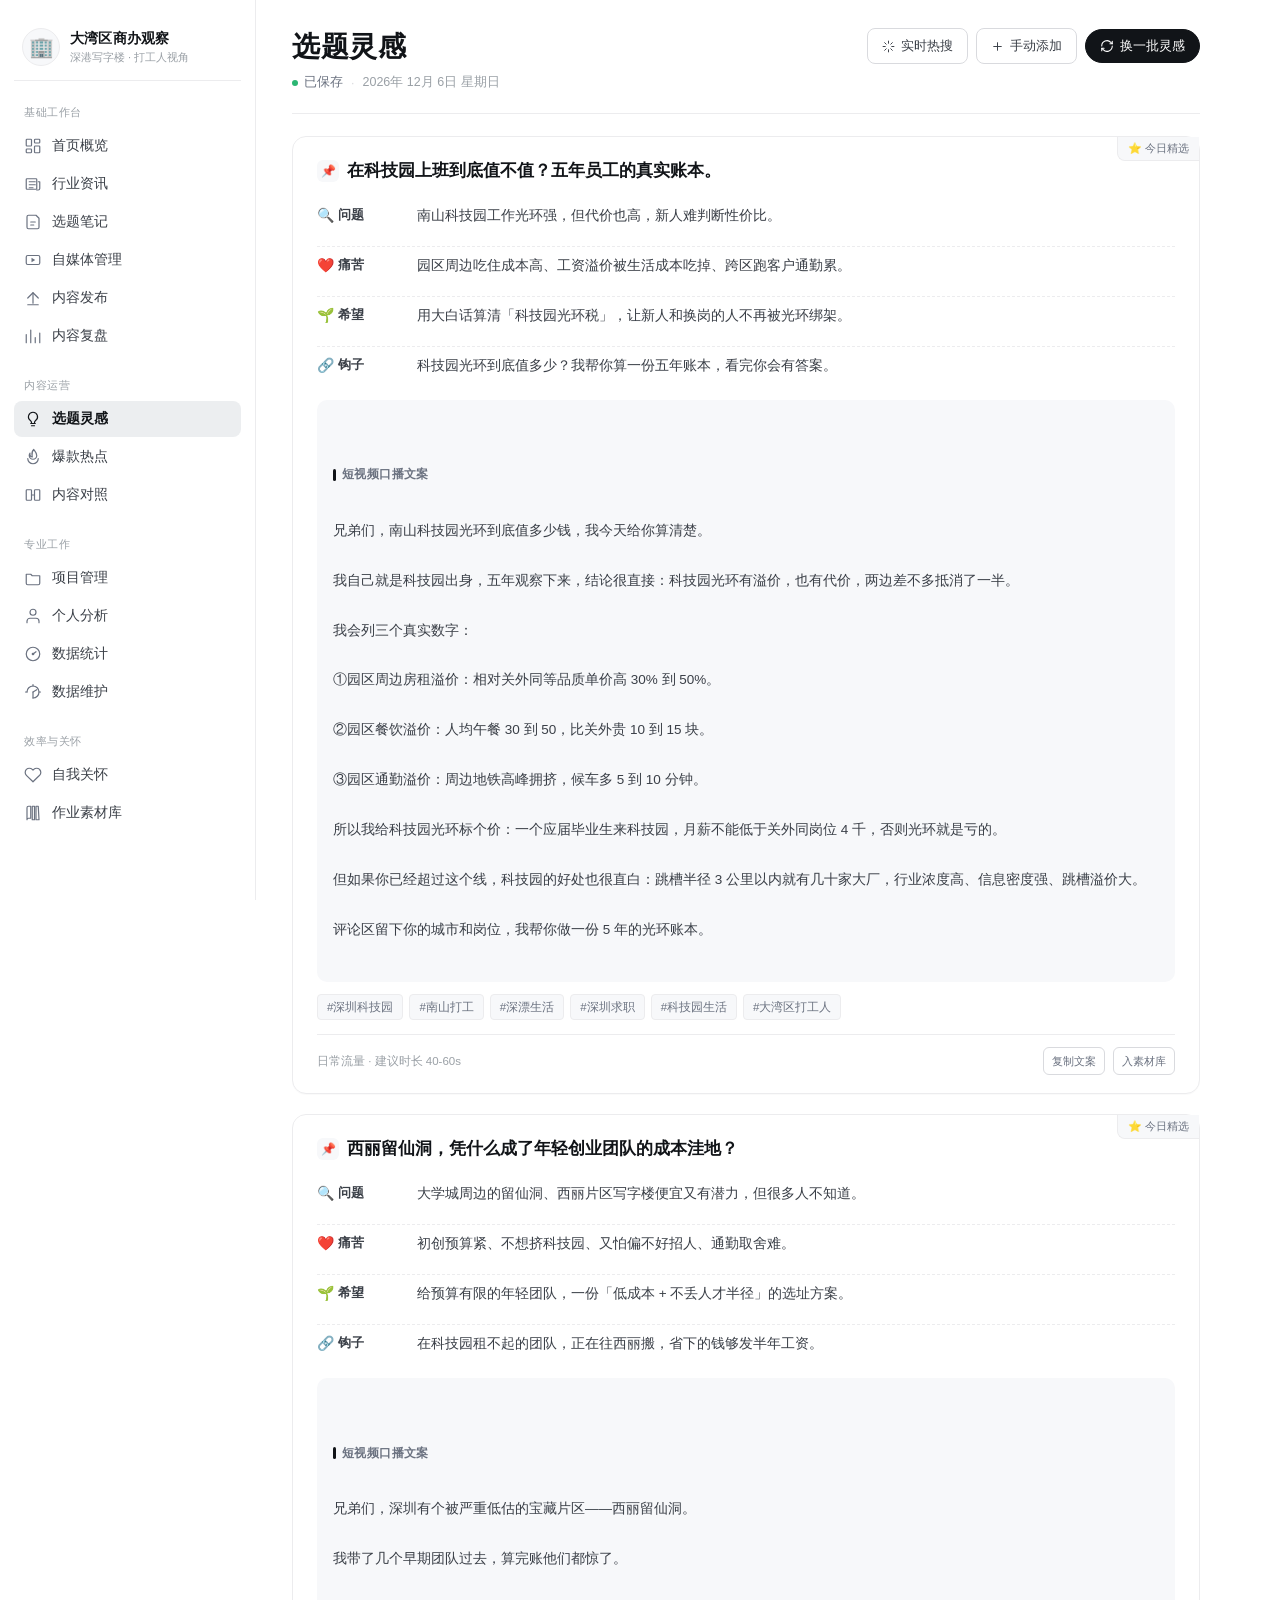
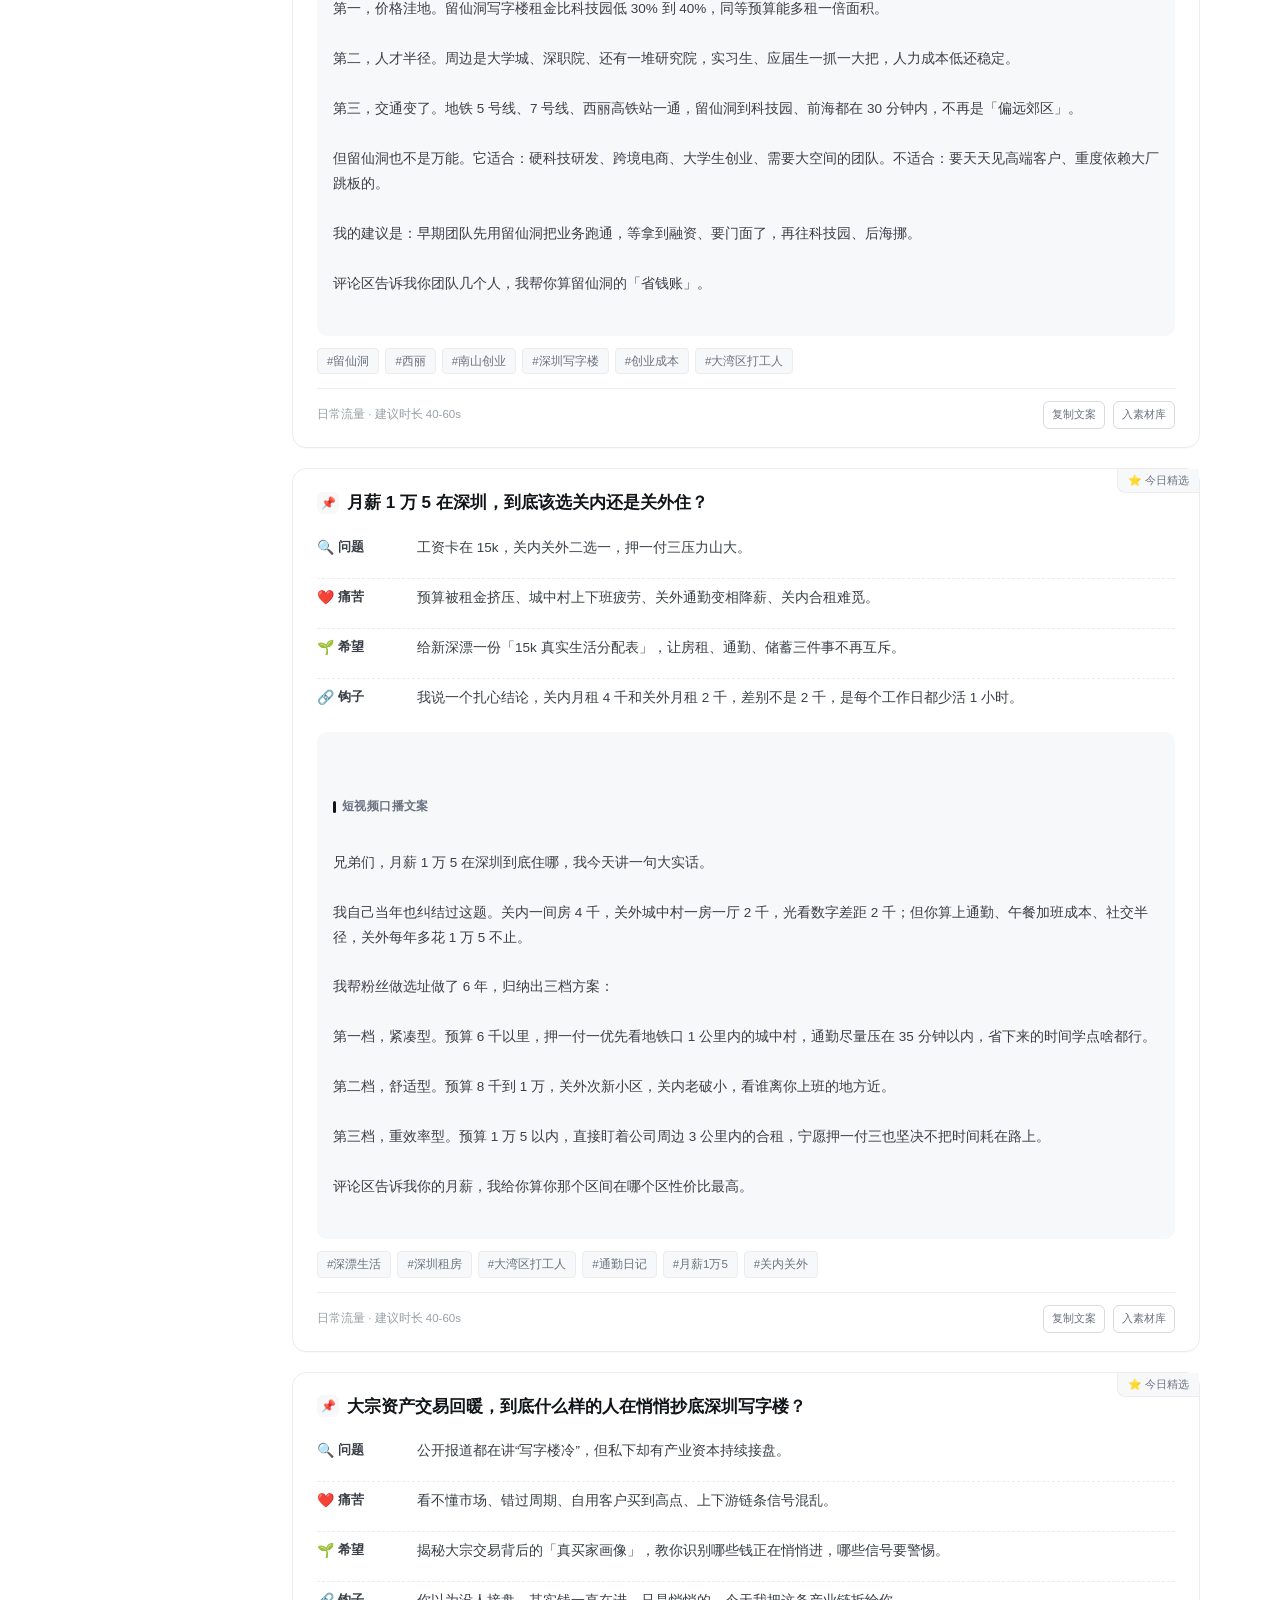
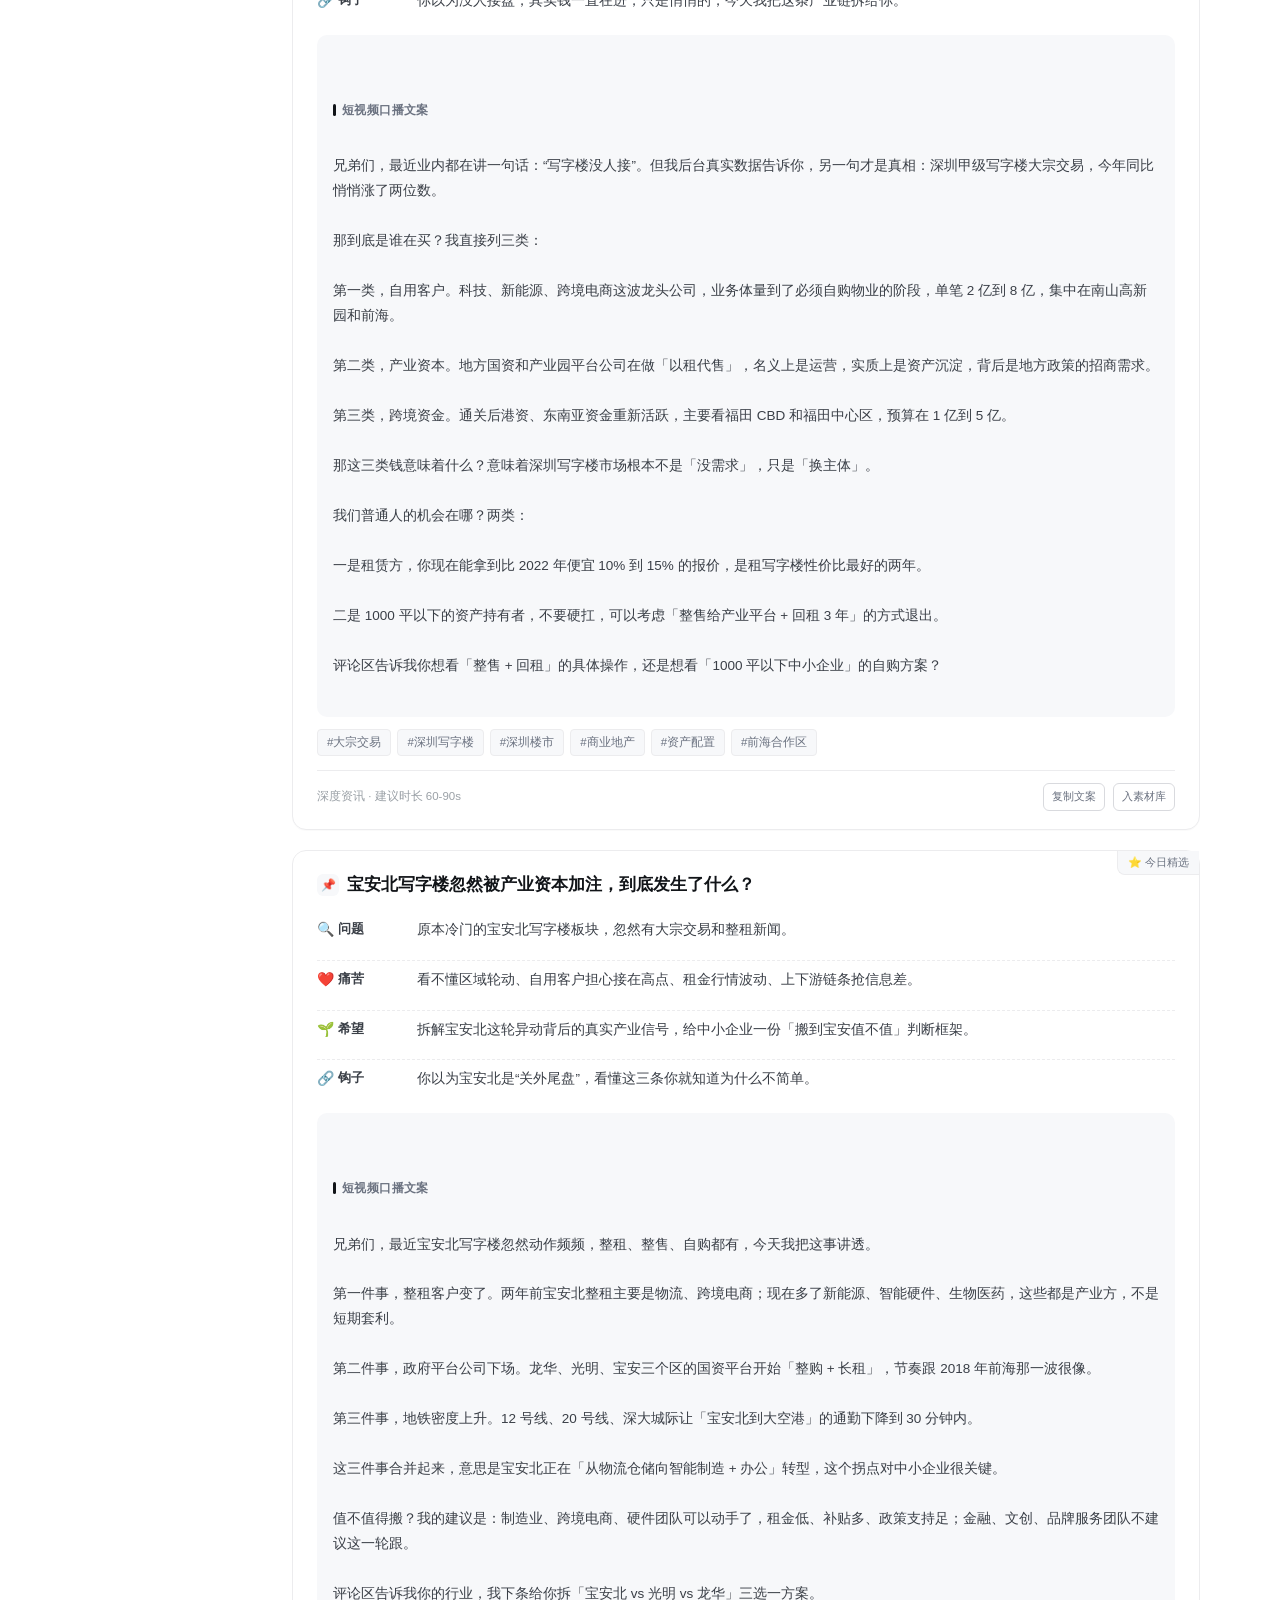
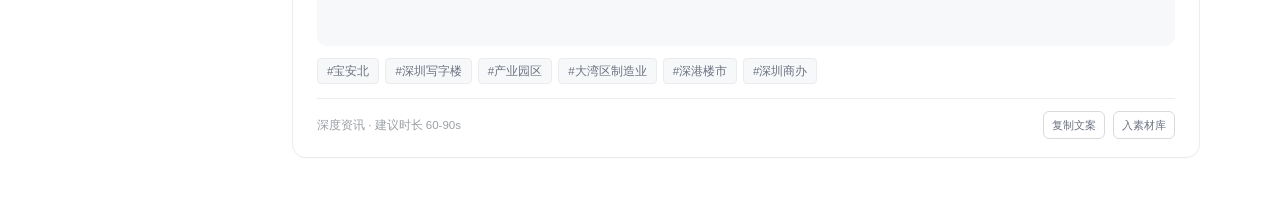
==== index.html @ 0bdb53ab "feat: 数据维护页——账号真实数据改 localStorage 可编辑(粉丝/作品/播放/互动)，支持导出导入备份；SW 升 v6" ====
<!DOCTYPE html>
<html lang="zh-CN">
<head>
  <meta charset="UTF-8" />
  <meta name="viewport" content="width=device-width, initial-scale=1.0, maximum-scale=1.0, user-scalable=no, viewport-fit=cover" />
  <meta name="theme-color" content="#111418" />
  <meta name="mobile-web-app-capable" content="yes" />
  <meta name="apple-mobile-web-app-capable" content="yes" />
  <meta name="apple-mobile-web-app-status-bar-style" content="black" />
  <meta name="apple-mobile-web-app-title" content="选题灵感" />
  <link rel="manifest" href="manifest.json" />
  <link rel="apple-touch-icon" href="icons/apple-touch-icon.png" />
  <title>选题灵感 · 大湾区商办工作台 v2</title>
  <link rel="stylesheet" href="styles.css" />
</head>
<body>
  <div class="app" id="app">
    <!-- ============ 左侧导航 ============ -->
    <aside class="sidebar" id="sidebar">
      <!-- 账号区 -->
      <div class="account">
        <div class="avatar" aria-hidden="true">🏢</div>
        <div class="account-info">
          <div class="account-name">大湾区商办观察</div>
          <div class="account-bio">深港写字楼 · 打工人视角</div>
        </div>
      </div>

      <!-- 基础工作台 -->
      <div class="menu-group">
        <div class="menu-group-title">基础工作台</div>

        <a class="menu-item" data-key="home" href="#">
          <span class="mi-icon" aria-hidden="true">
            <svg viewBox="0 0 24 24" width="18" height="18" fill="none" stroke="currentColor" stroke-width="1.6" stroke-linecap="round" stroke-linejoin="round">
              <rect x="3" y="3" width="7" height="9" rx="1"/><rect x="14" y="3" width="7" height="5" rx="1"/>
              <rect x="14" y="12" width="7" height="9" rx="1"/><rect x="3" y="16" width="7" height="5" rx="1"/>
            </svg>
          </span>
          <span class="mi-label">首页概览</span>
        </a>

        <a class="menu-item" data-key="news" href="#">
          <span class="mi-icon" aria-hidden="true">
            <svg viewBox="0 0 24 24" width="18" height="18" fill="none" stroke="currentColor" stroke-width="1.6" stroke-linecap="round" stroke-linejoin="round">
              <rect x="3" y="5" width="14" height="14" rx="1"/><path d="M7 9h8M7 13h8M7 17h5"/>
              <path d="M19 9h2v9a2 2 0 0 1-2 2h-2"/>
            </svg>
          </span>
          <span class="mi-label">行业资讯</span>
        </a>

        <a class="menu-item" data-key="note" href="#">
          <span class="mi-icon" aria-hidden="true">
            <svg viewBox="0 0 24 24" width="18" height="18" fill="none" stroke="currentColor" stroke-width="1.6" stroke-linecap="round" stroke-linejoin="round">
              <path d="M4 5a2 2 0 0 1 2-2h10l4 4v12a2 2 0 0 1-2 2H6a2 2 0 0 1-2-2z"/>
              <path d="M9 12h6M9 16h4"/>
            </svg>
          </span>
          <span class="mi-label">选题笔记</span>
        </a>

        <a class="menu-item" data-key="media" href="#">
          <span class="mi-icon" aria-hidden="true">
            <svg viewBox="0 0 24 24" width="18" height="18" fill="none" stroke="currentColor" stroke-width="1.6" stroke-linecap="round" stroke-linejoin="round">
              <rect x="3" y="6" width="18" height="12" rx="2"/>
              <path d="M10 9l5 3-5 3z" fill="currentColor" stroke="none"/>
            </svg>
          </span>
          <span class="mi-label">自媒体管理</span>
        </a>

        <a class="menu-item" data-key="publish" href="#">
          <span class="mi-icon" aria-hidden="true">
            <svg viewBox="0 0 24 24" width="18" height="18" fill="none" stroke="currentColor" stroke-width="1.6" stroke-linecap="round" stroke-linejoin="round">
              <path d="M12 19V5"/><path d="M5 12l7-7 7 7"/>
              <path d="M5 21h14"/>
            </svg>
          </span>
          <span class="mi-label">内容发布</span>
        </a>

        <a class="menu-item" data-key="review" href="#">
          <span class="mi-icon" aria-hidden="true">
            <svg viewBox="0 0 24 24" width="18" height="18" fill="none" stroke="currentColor" stroke-width="1.6" stroke-linecap="round" stroke-linejoin="round">
              <path d="M3 21V10M9 21V4M15 21v-7M21 21V8"/>
            </svg>
          </span>
          <span class="mi-label">内容复盘</span>
        </a>
      </div>

      <!-- 内容运营 -->
      <div class="menu-group">
        <div class="menu-group-title">内容运营</div>

        <a class="menu-item active" data-key="inspiration" href="#">
          <span class="mi-icon" aria-hidden="true">
            <svg viewBox="0 0 24 24" width="18" height="18" fill="none" stroke="currentColor" stroke-width="1.6" stroke-linecap="round" stroke-linejoin="round">
              <path d="M9 18h6"/><path d="M10 21h4"/>
              <path d="M12 3a6 6 0 0 0-3.5 10.9c.9.7 1.5 1.7 1.5 2.8V18h4v-1.3c0-1.1.6-2.1 1.5-2.8A6 6 0 0 0 12 3z"/>
            </svg>
          </span>
          <span class="mi-label">选题灵感</span>
        </a>

        <a class="menu-item" data-key="hot" href="#">
          <span class="mi-icon" aria-hidden="true">
            <svg viewBox="0 0 24 24" width="18" height="18" fill="none" stroke="currentColor" stroke-width="1.6" stroke-linecap="round" stroke-linejoin="round">
              <path d="M13 2c1 2 4 4 4 8a5 5 0 0 1-10 0c0-2 1-3 1-3s-1 5 3 5c0-3-2-6 2-10z"/>
              <path d="M5 14a7 7 0 0 0 14 0"/>
            </svg>
          </span>
          <span class="mi-label">爆款热点</span>
        </a>

        <a class="menu-item" data-key="compare" href="#">
          <span class="mi-icon" aria-hidden="true">
            <svg viewBox="0 0 24 24" width="18" height="18" fill="none" stroke="currentColor" stroke-width="1.6" stroke-linecap="round" stroke-linejoin="round">
              <rect x="3" y="5" width="7" height="14" rx="1"/><rect x="14" y="5" width="7" height="14" rx="1"/>
              <path d="M10 12h4"/>
            </svg>
          </span>
          <span class="mi-label">内容对照</span>
        </a>
      </div>

      <!-- 专业工作 -->
      <div class="menu-group">
        <div class="menu-group-title">专业工作</div>

        <a class="menu-item" data-key="project" href="#">
          <span class="mi-icon" aria-hidden="true">
            <svg viewBox="0 0 24 24" width="18" height="18" fill="none" stroke="currentColor" stroke-width="1.6" stroke-linecap="round" stroke-linejoin="round">
              <path d="M3 7h6l2 2h10v10a2 2 0 0 1-2 2H5a2 2 0 0 1-2-2z"/>
            </svg>
          </span>
          <span class="mi-label">项目管理</span>
        </a>

        <a class="menu-item" data-key="personal" href="#">
          <span class="mi-icon" aria-hidden="true">
            <svg viewBox="0 0 24 24" width="18" height="18" fill="none" stroke="currentColor" stroke-width="1.6" stroke-linecap="round" stroke-linejoin="round">
              <path d="M20 21v-2a4 4 0 0 0-4-4H8a4 4 0 0 0-4 4v2"/>
              <circle cx="12" cy="7" r="4"/>
            </svg>
          </span>
          <span class="mi-label">个人分析</span>
        </a>

        <a class="menu-item" data-key="stats" href="#">
          <span class="mi-icon" aria-hidden="true">
            <svg viewBox="0 0 24 24" width="18" height="18" fill="none" stroke="currentColor" stroke-width="1.6" stroke-linecap="round" stroke-linejoin="round">
              <circle cx="12" cy="12" r="9"/>
              <path d="M12 12l4-3"/>
              <circle cx="12" cy="12" r="1" fill="currentColor"/>
            </svg>
          </span>
          <span class="mi-label">数据统计</span>
        </a>

        <a class="menu-item" data-key="maintain" href="#">
          <span class="mi-icon" aria-hidden="true">
            <svg viewBox="0 0 24 24" width="18" height="18" fill="none" stroke="currentColor" stroke-width="1.6" stroke-linecap="round" stroke-linejoin="round">
              <path d="M12 20a8 8 0 1 0-8-8"/><path d="M12 20v-8"/><path d="M12 12l5-3"/>
              <path d="M4 12H2M22 12h-2M12 2v2"/>
            </svg>
          </span>
          <span class="mi-label">数据维护</span>
        </a>
      </div>

      <!-- 效率与关怀 -->
      <div class="menu-group">
        <div class="menu-group-title">效率与关怀</div>

        <a class="menu-item" data-key="care" href="#">
          <span class="mi-icon" aria-hidden="true">
            <svg viewBox="0 0 24 24" width="18" height="18" fill="none" stroke="currentColor" stroke-width="1.6" stroke-linecap="round" stroke-linejoin="round">
              <path d="M20.8 4.6a5.5 5.5 0 0 0-7.8 0L12 5.6l-1-1a5.5 5.5 0 1 0-7.8 7.8l1 1L12 21l7.8-7.6 1-1a5.5 5.5 0 0 0 0-7.8z"/>
            </svg>
          </span>
          <span class="mi-label">自我关怀</span>
        </a>

        <a class="menu-item" data-key="lib" href="#">
          <span class="mi-icon" aria-hidden="true">
            <svg viewBox="0 0 24 24" width="18" height="18" fill="none" stroke="currentColor" stroke-width="1.6" stroke-linecap="round" stroke-linejoin="round">
              <path d="M4 5a2 2 0 0 1 2-2h3v16H6a2 2 0 0 0-2 2z"/>
              <path d="M11 3h3v18h-3z"/><path d="M16 3h3l1 18h-4z"/>
            </svg>
          </span>
          <span class="mi-label">作业素材库</span>
        </a>
      </div>
    </aside>

    <!-- ============ 右侧主内容 ============ -->
    <main class="main">

      <!-- ====== 页面：选题灵感 ====== -->
      <section class="page page-active" id="page-inspiration">
        <header class="page-head">
          <div class="head-titles">
            <h1 class="page-title">选题灵感</h1>
            <div class="head-row">
              <span class="save-status"><span class="dot"></span>已保存</span>
              <span class="dot-line">·</span>
              <span class="date-text" id="dateText">2026年 8月 19日 星期二</span>
            </div>
          </div>
          <div class="head-actions">
            <button class="btn-ghost" id="btnTrending" type="button" title="把今日热搜关键词转成候选选题卡加入灵感列表">
              <svg viewBox="0 0 24 24" width="13" height="13" fill="none" stroke="currentColor" stroke-width="1.8" stroke-linecap="round" stroke-linejoin="round"><path d="M12 2v4M12 18v4M2 12h4M18 12h4M4.93 4.93l2.83 2.83M16.24 16.24l2.83 2.83M4.93 19.07l2.83-2.83M16.24 7.76l2.83-2.83"/></svg>
              实时热搜
            </button>
            <button class="btn-ghost" id="btnAddInspiration" type="button">
              <svg viewBox="0 0 24 24" width="13" height="13" fill="none" stroke="currentColor" stroke-width="1.8" stroke-linecap="round" stroke-linejoin="round"><path d="M12 5v14M5 12h14"/></svg>
              手动添加
            </button>
            <button class="btn-refresh" id="btnRefresh" type="button">
              <svg viewBox="0 0 24 24" width="14" height="14" fill="none" stroke="currentColor" stroke-width="1.8" stroke-linecap="round" stroke-linejoin="round">
                <path d="M3 12a9 9 0 0 1 15.5-6.3L21 8"/><path d="M21 4v4h-4"/>
                <path d="M21 12a9 9 0 0 1-15.5 6.3L3 16"/><path d="M3 20v-4h4"/>
              </svg>
              换一批灵感
            </button>
          </div>
        </header>

        <!-- 手动添加面板 -->
        <div class="add-panel" id="inspirationPanel" style="display:none;">
          <div class="add-panel-title">手动添加选题</div>
          <div class="add-panel-fields">
            <input class="field-input" id="inspTitle" type="text" placeholder="选题标题（必填）" />
            <textarea id="inspProblem" class="paste-area" rows="2" placeholder="🔍 问题：核心痛点/事件简述"></textarea>
            <textarea id="inspPain" class="paste-area" rows="2" placeholder="❤️ 痛苦：受众情绪、困扰点"></textarea>
            <textarea id="inspHope" class="paste-area" rows="2" placeholder="🌱 希望：内容给到的价值、情绪出口"></textarea>
            <textarea id="inspHook" class="paste-area" rows="2" placeholder="🔗 钩子：短视频开篇抓人话术"></textarea>
            <textarea id="inspScript" class="paste-area" rows="3" placeholder="短视频口播文案（可留空，AI 自动生成）"></textarea>
            <input class="field-input" id="inspTags" type="text" placeholder="抖音话题（用空格分隔，例如 #深圳写字楼 #探楼纪）" />
          </div>
          <div class="add-panel-actions">
            <button class="btn-mini" id="btnCancelInspiration" type="button">取消</button>
            <button class="btn-refresh btn-small" id="btnSaveInspiration" type="button">加入灵感</button>
          </div>
        </div>

        <div class="cards-wrap" id="cardsWrap"></div>
      </section>

      <!-- ====== 页面：内容复盘 ====== -->
      <section class="page" id="page-review">
        <header class="page-head">
          <div class="head-titles">
            <h1 class="page-title">内容复盘</h1>
            <div class="head-row">
              <span class="save-status"><span class="dot"></span>已保存</span>
              <span class="dot-line">·</span>
              <span class="date-text">抖音作品数据 · 手动录入</span>
            </div>
          </div>
          <button class="btn-refresh" id="btnAddWork" type="button">
            <svg viewBox="0 0 24 24" width="14" height="14" fill="none" stroke="currentColor" stroke-width="1.8" stroke-linecap="round" stroke-linejoin="round">
              <path d="M12 5v14M5 12h14"/>
            </svg>
            添加作品
          </button>
        </header>

        <!-- 账号信息条 -->
        <div class="account-bar" id="accountBar">
          <div class="account-bar-left">
            <div class="account-bar-avatar">📺</div>
            <div>
              <div class="account-bar-name">探楼纪</div>
              <div class="account-bar-link">
                <a href="https://v.douyin.com/vI6asPT-97Y/" target="_blank" rel="noopener">v.douyin.com/vI6asPT-97Y/ ↗</a>
              </div>
            </div>
          </div>
          <div class="account-bar-right">
            <span class="stat-pill">作品 <b id="statWorks">0</b></span>
            <span class="stat-pill">总播放 <b id="statViews">0</b></span>
            <span class="stat-pill">总点赞 <b id="statLikes">0</b></span>
          </div>
        </div>

        <!-- 添加作品面板（默认隐藏） -->
        <div class="add-panel" id="addPanel" style="display:none;">
          <div class="add-panel-title">添加作品</div>
          <div class="add-panel-hint">粘贴抖音分享文案，自动解析标题和链接（例：<i>长按复制此条消息，打开抖音搜索，查看TA的更多作品。 https://v.douyin.com/xxx/</i>）</div>
          <textarea id="pasteArea" class="paste-area" rows="3" placeholder="粘贴抖音分享文案，或直接输入作品标题和链接..."></textarea>
          <div class="add-panel-fields">
            <input class="field-input" id="fTitle" type="text" placeholder="作品标题" />
            <input class="field-input" id="fLink" type="text" placeholder="抖音链接 https://v.douyin.com/..." />
            <input class="field-input" id="fDate" type="date" />
            <input class="field-input" id="fViews" type="number" min="0" placeholder="播放量" />
            <input class="field-input" id="fLikes" type="number" min="0" placeholder="点赞" />
            <input class="field-input" id="fComments" type="number" min="0" placeholder="评论" />
            <input class="field-input" id="fShares" type="number" min="0" placeholder="转发" />
            <input class="field-input" id="fCollects" type="number" min="0" placeholder="收藏" />
            <textarea id="fHotComments" class="paste-area" rows="3" placeholder="热门评论（每行一条，格式：点赞数|评论内容  例如 328|企鹅岛到底值不值？想去看看）"></textarea>
          </div>
          <div class="add-panel-actions">
            <button class="btn-mini" id="btnParsePaste" type="button">解析粘贴</button>
            <button class="btn-mini" id="btnCancelAdd" type="button">取消</button>
            <button class="btn-refresh btn-small" id="btnSaveWork" type="button">保存作品</button>
          </div>
        </div>

        <!-- 作品列表表格 -->
        <div class="table-wrap">
          <table class="work-table" id="workTable">
            <thead>
              <tr>
                <th>标题</th>
                <th>发布日期</th>
                <th>播放</th>
                <th>点赞</th>
                <th>评论</th>
                <th>转发</th>
                <th>互动率</th>
                <th>操作</th>
              </tr>
            </thead>
            <tbody id="workTbody"></tbody>
          </table>
          <div class="empty-tip" id="emptyTip">暂无作品记录，点击右上角「添加作品」开始录入</div>
        </div>
      </section>

      <!-- ====== 页面：个人分析 ====== -->
      <section class="page" id="page-personal">
        <header class="page-head">
          <div class="head-titles">
            <h1 class="page-title">个人分析</h1>
            <div class="head-row">
              <span class="save-status"><span class="dot"></span>已保存</span>
              <span class="dot-line">·</span>
              <span class="date-text">基于内容复盘录入数据</span>
            </div>
          </div>
        </header>

        <!-- 指标卡 -->
        <div class="metrics-grid" id="metricsGrid">
          <div class="metric-card">
            <div class="metric-label">总播放量</div>
            <div class="metric-value" id="mViews">0</div>
          </div>
          <div class="metric-card">
            <div class="metric-label">总互动数</div>
            <div class="metric-value" id="mInteract">0</div>
          </div>
          <div class="metric-card">
            <div class="metric-label">平均互动率</div>
            <div class="metric-value" id="mRate">0%</div>
          </div>
          <div class="metric-card">
            <div class="metric-label">作品数</div>
            <div class="metric-value" id="mCount">0</div>
          </div>
        </div>

        <!-- 爆款 TOP3 -->
        <div class="chart-block">
          <div class="chart-title">爆款作品 TOP5</div>
          <div class="chart-bars" id="topBars"></div>
        </div>

        <!-- 发布趋势 -->
        <div class="chart-block">
          <div class="chart-title">播放量分布</div>
          <div class="chart-bars" id="trendBars"></div>
        </div>

        <div class="empty-tip" id="analysisEmpty">请先在「内容复盘」录入作品数据</div>
      </section>

      <!-- ====== 页面：内容对照 ====== -->
      <section class="page" id="page-compare">
        <header class="page-head">
          <div class="head-titles">
            <h1 class="page-title">内容对照</h1>
            <div class="head-row">
              <span class="save-status"><span class="dot"></span>已保存</span>
              <span class="dot-line">·</span>
              <span class="date-text">探楼纪 · 账号调性分析 + 爆款文案推荐</span>
            </div>
          </div>
          <button class="btn-refresh" id="btnRefreshCompare" type="button">
            <svg viewBox="0 0 24 24" width="14" height="14" fill="none" stroke="currentColor" stroke-width="1.8" stroke-linecap="round" stroke-linejoin="round">
              <path d="M3 12a9 9 0 0 1 15.5-6.3L21 8"/><path d="M21 4v4h-4"/>
              <path d="M21 12a9 9 0 0 1-15.5 6.3L3 16"/><path d="M3 20v-4h4"/>
            </svg>
            换一批文案
          </button>
        </header>

        <!-- 内容对照优化器 -->
        <div class="chart-block rewrite-tool">
          <div class="chart-title">内容对照优化器 · 原文一键改写为爆款</div>
          <div class="rewrite-grid">
            <div class="rewrite-side">
              <div class="rewrite-label">① 粘贴原始文案</div>
              <textarea id="rewriteInput" class="rewrite-input" placeholder="例如：这里是深圳后海，是深圳最寸土寸金的地方之一，聚集了大量科技和金融企业……"></textarea>
              <div class="rewrite-opt">
                <span class="rewrite-label">改写类型</span>
                <div class="seg" id="rewriteType">
                  <button class="seg-btn active" data-v="daily" type="button">日常流量</button>
                  <button class="seg-btn" data-v="deep" type="button">深度资讯</button>
                </div>
              </div>
              <div class="rewrite-actions">
                <button class="btn-refresh" id="btnRewrite" type="button">按调性改写</button>
                <button class="btn-ghost" id="btnCopyPrompt" type="button">复制改写指令</button>
              </div>
              <div class="rewrite-tip">本地启发式草稿即时可见；想要探楼纪级口语精修，点「复制改写指令」把原文+模板丢给 AI。</div>
            </div>
            <div class="rewrite-side">
              <div class="rewrite-label">② 改写后爆款文案</div>
              <div class="rewrite-output" id="rewriteOutput">
                <div class="empty-tip">在左侧粘贴原文，点「按调性改写」生成草稿。</div>
              </div>
            </div>
          </div>
        </div>

        <!-- 账号调性画像 -->
        <div class="chart-block">
          <div class="chart-title">账号调性画像</div>
          <div class="profile-grid">
            <div class="profile-item"><span class="profile-key">账号名</span><span class="profile-val">探楼纪</span></div>
            <div class="profile-item"><span class="profile-key">所属机构</span><span class="profile-val">吉办科技旗下商办IP</span></div>
            <div class="profile-item"><span class="profile-key">内容风格</span><span class="profile-val">剧情+探楼 · 实地探访叙事</span></div>
            <div class="profile-item"><span class="profile-key">赛道定位</span><span class="profile-val">深圳商办/写字楼/企业选址</span></div>
            <div class="profile-item"><span class="profile-key">目标受众</span><span class="profile-val">企业主 · 选址决策人 · 打工人</span></div>
            <div class="profile-item"><span class="profile-key">视频时长</span><span class="profile-val">40-90秒（短平快干货向）</span></div>
            <div class="profile-item"><span class="profile-key">文案口吻</span><span class="profile-val">实地探访者口吻 · 第一人称叙事 · 悬念开篇</span></div>
            <div class="profile-item"><span class="profile-key">常用话题</span><span class="profile-val">#企业选址 #商业地产 #深圳 #写字楼</span></div>
          </div>
        </div>

        <!-- 内容规律分析 -->
        <div class="chart-block">
          <div class="chart-title">内容规律分析（3月-8月）</div>
          <div class="profile-grid">
            <div class="profile-item"><span class="profile-key">爆款特征</span><span class="profile-val">地标探楼 + 数据反差 + 选址干货</span></div>
            <div class="profile-item"><span class="profile-key">高频话题</span><span class="profile-val">腾讯企鹅岛 · 福田CBD · 前海 · 南山科技园</span></div>
            <div class="profile-item"><span class="profile-key">互动峰值</span><span class="profile-val">700+点赞（地标首发探楼类）</span></div>
            <div class="profile-item"><span class="profile-key">更新频率</span><span class="profile-val">每周2-3条 · 探楼+资讯交替</span></div>
            <div class="profile-item"><span class="profile-key">互动中位</span><span class="profile-val">70-200点赞（常规探楼选题）</span></div>
            <div class="profile-item"><span class="profile-key">合作矩阵</span><span class="profile-val">@吉办托管 @深港商业地产投资秘闻</span></div>
          </div>
        </div>

        <!-- 爆款文案推荐区 -->
        <div class="chart-block">
          <div class="chart-title">爆款文案推荐 · 符合探楼纪调性</div>
          <div class="cards-wrap" id="compareCardsWrap"></div>
        </div>
      </section>

      <!-- ====== 页面：首页概览 ====== -->
      <section class="page" id="page-home">
        <header class="page-head">
          <div class="head-titles">
            <h1 class="page-title">首页概览</h1>
            <div class="head-row">
              <span class="save-status"><span class="dot"></span>已保存</span>
              <span class="dot-line">·</span>
              <span class="date-text">平台分发策略 · 全局视图</span>
            </div>
          </div>
        </header>
        <div class="page-body" id="homeBody"></div>
      </section>

      <!-- ====== 页面：行业资讯 ====== -->
      <section class="page" id="page-news">
        <header class="page-head">
          <div class="head-titles">
            <h1 class="page-title">行业资讯</h1>
            <div class="head-row">
              <span class="save-status"><span class="dot"></span>已保存</span>
              <span class="dot-line">·</span>
              <span class="date-text">深港地产 · 写字楼 · 实时追踪</span>
            </div>
          </div>
        </header>
        <div class="page-body" id="newsBody"></div>
      </section>

      <!-- ====== 页面：选题笔记 ====== -->
      <section class="page" id="page-note">
        <header class="page-head">
          <div class="head-titles">
            <h1 class="page-title">选题笔记</h1>
            <div class="head-row">
              <span class="save-status"><span class="dot"></span>已保存</span>
              <span class="dot-line">·</span>
              <span class="date-text">灵感随手记 · 标注首发平台</span>
            </div>
          </div>
          <button class="btn-refresh" id="btnAddNote" type="button">
            <svg viewBox="0 0 24 24" width="14" height="14" fill="none" stroke="currentColor" stroke-width="1.8" stroke-linecap="round" stroke-linejoin="round"><path d="M12 5v14M5 12h14"/></svg>
            记一笔
          </button>
        </header>
        <div class="add-panel" id="notePanel" style="display:none;">
          <textarea id="noteInput" class="paste-area" rows="2" placeholder="记下灵感，例如：企鹅岛周边二手写字楼会不会跟涨？"></textarea>
          <div class="add-panel-fields">
            <input class="field-input" id="noteLink" type="text" placeholder="链接（粘贴抖音/公众号链接自动识别）" />
            <textarea id="noteDetail" class="paste-area" rows="2" placeholder="扩展内容（行业数据/背景/触发事件等）"></textarea>
            <select class="field-input" id="notePlatform">
              <option value="douyin">抖音首发</option>
              <option value="shipinhao">视频号首发</option>
              <option value="toutiao">头条二创</option>
              <option value="xiaohongshu">小红书二创</option>
            </select>
          </div>
          <div class="add-panel-actions">
            <button class="btn-mini" id="btnCancelNote" type="button">取消</button>
            <button class="btn-refresh btn-small" id="btnSaveNote" type="button">保存</button>
          </div>
        </div>
        <div class="page-body" id="noteBody"></div>
      </section>

      <!-- ====== 页面：自媒体管理 ====== -->
      <section class="page" id="page-media">
        <header class="page-head">
          <div class="head-titles">
            <h1 class="page-title">自媒体管理</h1>
            <div class="head-row">
              <span class="save-status"><span class="dot"></span>已保存</span>
              <span class="dot-line">·</span>
              <span class="date-text">四平台账号矩阵 · 抖音 + 视频号为主</span>
            </div>
          </div>
        </header>
        <div class="page-body" id="mediaBody"></div>
      </section>

      <!-- ====== 页面：创作发布中心（整合抖音创作者中心） ====== -->
      <section class="page" id="page-publish">
        <header class="page-head">
          <div class="head-titles">
            <h1 class="page-title">创作发布中心</h1>
            <div class="head-row">
              <span class="save-status"><span class="dot"></span>本地草稿</span>
              <span class="dot-line">·</span>
              <span class="date-text">对标抖音创作者中心 · 多平台一键分发</span>
            </div>
          </div>
          <a class="btn-refresh" id="btnOpenCreator" href="https://creator.douyin.com/creator-micro/home" target="_blank" rel="noopener" type="button">
            <svg viewBox="0 0 24 24" width="14" height="14" fill="none" stroke="currentColor" stroke-width="1.8" stroke-linecap="round" stroke-linejoin="round"><path d="M14 4h6v6"/><path d="M20 4 11 13"/><path d="M19 14v4a2 2 0 0 1-2 2H6a2 2 0 0 1-2-2V7a2 2 0 0 1 2-2h4"/></svg>
            去抖音创作者中心
          </a>
        </header>

        <!-- 发布器（对标创作者中心发布面板） -->
        <div class="composer">
          <div class="composer-title">发布器 · 填写后保存草稿 / 复制文案去创作者中心发布</div>
          <input class="field-input composer-title-input" id="cTitle" type="text" placeholder="视频标题（建议带悬念钩子，如：深圳写字楼租金跌到144元/㎡，到底谁在笑？）" />
          <textarea class="composer-text" id="cBody" rows="4" placeholder="口播文案 / 正文（口语化、短句、提问开篇，结尾留互动）"></textarea>
          <div class="composer-tags" id="cTagsWrap">
            <span class="ctag" data-t="#深圳写字楼">#深圳写字楼 <button class="ctag-x" data-x="#深圳写字楼">×</button></span>
            <span class="ctag" data-t="#商办">#商办 <button class="ctag-x" data-x="#商办">×</button></span>
            <span class="ctag" data-t="#深港楼市">#深港楼市 <button class="ctag-x" data-x="#深港楼市">×</button></span>
          </div>
          <div class="composer-tag-add">
            <input class="field-input" id="cTagInput" type="text" placeholder="加话题标签，如 大湾区打工人" />
            <button class="btn-mini" id="btnAddTag" type="button">加标签</button>
          </div>

          <div class="composer-row">
            <span class="composer-label">发布平台</span>
            <div class="seg" id="cPlatforms">
              <button class="seg-btn active" data-v="douyin" type="button">抖音</button>
              <button class="seg-btn active" data-v="shipinhao" type="button">视频号</button>
              <button class="seg-btn" data-v="toutiao" type="button">头条</button>
              <button class="seg-btn" data-v="xiaohongshu" type="button">小红书</button>
            </div>
          </div>

          <div class="composer-row">
            <label class="composer-switch">
              <input type="checkbox" id="cSchedule" /> <span>定时发布</span>
            </label>
            <input class="field-input" id="cScheduleTime" type="datetime-local" style="display:none;" />
          </div>

          <div class="composer-actions">
            <button class="btn-ghost" id="btnCopyPublish" type="button">复制发布文案</button>
            <button class="btn-mini" id="btnSaveDraft" type="button">保存草稿</button>
            <button class="btn-refresh" id="btnPublishNow" type="button">标记为已发布</button>
          </div>
          <div class="composer-tip">创作者中心暂不支持第三方直接上传。这里生成的标题+正文+话题可一键复制，去抖音创作者中心粘贴发布；发布平台按你的分发策略自动标注抖音/视频号优先。</div>
        </div>

        <!-- 内容管理：草稿 / 待发布 / 已发布 -->
        <div class="chart-block">
          <div class="chart-title">内容管理</div>
          <div class="seg seg-tabs" id="pubTabs">
            <button class="seg-btn active" data-v="draft" type="button">草稿箱 <b id="cntDraft">0</b></button>
            <button class="seg-btn" data-v="scheduled" type="button">待发布 <b id="cntScheduled">0</b></button>
            <button class="seg-btn" data-v="published" type="button">已发布 <b id="cntPublished">0</b></button>
          </div>
          <div class="list-wrap" id="pubList"></div>
        </div>

        <!-- 本周排期（参考） -->
        <div class="chart-block">
          <div class="chart-title">本周排期 · 抖音/视频号优先</div>
          <div class="schedule" id="pubSchedule"></div>
        </div>
      </section>

      <!-- ====== 页面：爆款热点 ====== -->
      <section class="page" id="page-hot">
        <header class="page-head">
          <div class="head-titles">
            <h1 class="page-title">爆款热点</h1>
            <div class="head-row">
              <span class="save-status"><span class="dot"></span>已保存</span>
              <span class="dot-line">·</span>
              <span class="date-text">当日抖音/同城/地产赛道热度榜</span>
            </div>
          </div>
          <button class="btn-refresh" id="btnRefreshHot" type="button">
            <svg viewBox="0 0 24 24" width="14" height="14" fill="none" stroke="currentColor" stroke-width="1.8" stroke-linecap="round" stroke-linejoin="round"><path d="M3 12a9 9 0 0 1 15.5-6.3L21 8"/><path d="M21 4v4h-4"/><path d="M21 12a9 9 0 0 1-15.5 6.3L3 16"/><path d="M3 20v-4h4"/></svg>
            换一批热点
          </button>
        </header>
        <div class="page-body" id="hotBody"></div>
      </section>

      <!-- ====== 页面：项目管理 ====== -->
      <section class="page" id="page-project">
        <header class="page-head">
          <div class="head-titles">
            <h1 class="page-title">项目管理</h1>
            <div class="head-row">
              <span class="save-status"><span class="dot"></span>已保存</span>
              <span class="dot-line">·</span>
              <span class="date-text">选题拍摄项目 · 进度追踪 · 可编辑</span>
            </div>
          </div>
          <button class="btn-refresh" id="btnAddProject" type="button">
            <svg viewBox="0 0 24 24" width="14" height="14" fill="none" stroke="currentColor" stroke-width="1.8" stroke-linecap="round" stroke-linejoin="round"><path d="M12 5v14M5 12h14"/></svg>
            新建项目
          </button>
        </header>
        <div class="add-panel" id="projectPanel" style="display:none;">
          <div class="add-panel-title">项目编辑</div>
          <div class="add-panel-fields">
            <input class="field-input" id="pName" type="text" placeholder="项目名称（必填）" />
            <select class="field-input" id="pStage">
              <option value="构思">构思</option>
              <option value="脚本">脚本</option>
              <option value="素材">素材</option>
              <option value="排期">排期</option>
              <option value="拍摄中">拍摄中</option>
              <option value="剪辑中">剪辑中</option>
              <option value="已发布">已发布</option>
            </select>
            <input class="field-input" id="pProgress" type="number" min="0" max="100" placeholder="进度 0-100" />
            <select class="field-input" id="pPlatform">
              <option value="douyin">抖音</option>
              <option value="shipinhao">视频号</option>
              <option value="douyin+shipinhao">抖音 + 视频号</option>
              <option value="douyin+toutiao">抖音 + 头条</option>
              <option value="douyin+xiaohongshu">抖音 + 小红书</option>
              <option value="toutiao">头条</option>
              <option value="xiaohongshu">小红书</option>
            </select>
            <input class="field-input" id="pDue" type="date" />
            <textarea id="pNote" class="paste-area" rows="2" placeholder="项目备注 / 内容大纲"></textarea>
          </div>
          <div class="add-panel-actions">
            <button class="btn-mini" id="btnCancelProject" type="button">取消</button>
            <button class="btn-refresh btn-small" id="btnSaveProject" type="button">保存项目</button>
          </div>
        </div>
        <div class="page-body" id="projectBody"></div>
      </section>

      <!-- ====== 页面：数据统计 ====== -->
      <section class="page" id="page-stats">
        <header class="page-head">
          <div class="head-titles">
            <h1 class="page-title">数据统计</h1>
            <div class="head-row">
              <span class="save-status"><span class="dot"></span>已保存</span>
              <span class="dot-line">·</span>
              <span class="date-text">四平台汇总 · 抖音 + 视频号占比</span>
            </div>
          </div>
        </header>
        <div class="page-body" id="statsBody"></div>
      </section>

      <!-- ====== 页面：自我关怀 ====== -->
      <section class="page" id="page-care">
        <header class="page-head">
          <div class="head-titles">
            <h1 class="page-title">自我关怀</h1>
            <div class="head-row">
              <span class="save-status"><span class="dot"></span>已保存</span>
              <span class="dot-line">·</span>
              <span class="date-text">创作者状态 · 可持续输出</span>
            </div>
          </div>
        </header>
        <div class="page-body" id="careBody"></div>
      </section>

      <!-- ====== 页面：作业素材库 ====== -->
      <section class="page" id="page-lib">
        <header class="page-head">
          <div class="head-titles">
            <h1 class="page-title">作业素材库</h1>
            <div class="head-row">
              <span class="save-status"><span class="dot"></span>已保存</span>
              <span class="dot-line">·</span>
              <span class="date-text">对标博主素材 / 我的收藏</span>
            </div>
          </div>
        </header>
        <div class="page-body" id="libBody"></div>
      </section>

      <!-- ====== 页面：数据维护 ====== -->
      <section class="page" id="page-maintain">
        <header class="page-head">
          <div class="head-titles">
            <h1 class="page-title">数据维护</h1>
            <div class="head-row">
              <span class="save-status"><span class="dot"></span>本地保存</span>
              <span class="dot-line">·</span>
              <span class="date-text">填写你账号的真实数据，存浏览器本地</span>
            </div>
          </div>
          <div class="head-actions">
            <button class="btn-mini" id="btnExportMaintain" type="button">导出备份</button>
            <button class="btn-mini" id="btnImportMaintain" type="button">导入备份</button>
            <input type="file" id="fileImportMaintain" accept="application/json" style="display:none" />
            <button class="btn-refresh" id="btnSaveMaintain" type="button">
              <svg viewBox="0 0 24 24" width="14" height="14" fill="none" stroke="currentColor" stroke-width="1.8" stroke-linecap="round" stroke-linejoin="round"><path d="M5 13l4 4L19 7"/></svg>
              保存数据
            </button>
          </div>
        </header>

        <div class="maint-note">
          💡 这里的数据只存在你这台手机的浏览器里，刷新/重开 App 都在；换手机或清缓存会丢，记得用「导出备份」留存。作品数据请在「内容复盘」里增删改。
        </div>

        <div class="page-body" id="maintainBody"></div>
      </section>

    </main>
  </div>

  <script src="app-data.js"></script>
  <script src="script.js"></script>
</body>
</html>
---- styles.css ----
/* ===== Reset & 基础 ===== */
* { box-sizing: border-box; margin: 0; padding: 0; }

:root {
  --bg: #ffffff;
  --bg-soft: #f7f8fa;
  --bg-hover: #f1f2f4;
  --bg-active: #eceef0;        /* 选中菜单的浅灰底 */
  --line: #ececee;             /* 浅灰边框/分割 */
  --line-strong: #d9dade;
  --text-1: #111418;           /* 主标题黑 */
  --text-2: #3a3f47;           /* 正文深灰 */
  --text-3: #6b7280;           /* 辅助文字 */
  --text-4: #9aa0a6;           /* 极弱文字 / 日期类 */
  --accent: #111418;           /* 主按钮纯黑 */

  --sidebar-w: 256px;
  --radius-card: 14px;
  --radius-tag: 4px;
  --gap-1: 6px;
  --gap-2: 10px;
  --gap-3: 16px;
  --gap-4: 24px;
}

html, body {
  height: 100%;
  background: var(--bg);
  color: var(--text-2);
  font-family: -apple-system, BlinkMacSystemFont, "PingFang SC", "Hiragino Sans GB",
               "Microsoft YaHei", "Helvetica Neue", Arial, sans-serif;
  font-size: 14px;
  -webkit-font-smoothing: antialiased;
  -moz-osx-font-smoothing: grayscale;
}

a { color: inherit; text-decoration: none; }
button { font: inherit; }

.app {
  display: grid;
  grid-template-columns: var(--sidebar-w) 1fr;
  min-height: 100vh;
  width: 100%;
}

/* ============ 左侧栏 ============ */
.sidebar {
  border-right: 1px solid var(--line);
  padding: 22px 14px 32px;
  display: flex;
  flex-direction: column;
  gap: 18px;
  position: sticky;
  top: 0;
  height: 100vh;
  overflow-y: auto;
  background: var(--bg);
}

/* 账号区 */
.account {
  display: flex;
  align-items: center;
  gap: 10px;
  padding: 6px 8px 14px;
  border-bottom: 1px solid var(--line);
}
.avatar {
  width: 38px;
  height: 38px;
  border-radius: 50%;
  background: var(--bg-soft);
  border: 1px solid var(--line);
  display: grid;
  place-items: center;
  font-size: 20px;
  flex-shrink: 0;
}
.account-info { min-width: 0; }
.account-name {
  font-size: 14px;
  font-weight: 600;
  color: var(--text-1);
  letter-spacing: 0.2px;
  white-space: nowrap;
  overflow: hidden;
  text-overflow: ellipsis;
}
.account-bio {
  font-size: 11px;
  color: var(--text-4);
  margin-top: 2px;
  white-space: nowrap;
  overflow: hidden;
  text-overflow: ellipsis;
}

/* 菜单分组 */
.menu-group {
  display: flex;
  flex-direction: column;
  gap: 2px;
}
.menu-group-title {
  font-size: 11px;
  color: var(--text-4);
  letter-spacing: 0.5px;
  padding: 6px 10px 6px;
  font-weight: 500;
}

.menu-item {
  display: flex;
  align-items: center;
  gap: 10px;
  height: 36px;
  padding: 0 10px;
  border-radius: 8px;
  color: var(--text-2);
  cursor: pointer;
  transition: background-color .15s, color .15s;
}
.menu-item:hover { background: var(--bg-hover); }
.menu-item .mi-icon {
  width: 18px;
  height: 18px;
  display: inline-grid;
  place-items: center;
  color: var(--text-3);
  flex-shrink: 0;
}
.menu-item .mi-label {
  font-size: 13.5px;
  white-space: nowrap;
  overflow: hidden;
  text-overflow: ellipsis;
}

/* 选中态（浅灰底） */
.menu-item.active {
  background: var(--bg-active);
  color: var(--text-1);
  font-weight: 600;
}
.menu-item.active .mi-icon { color: var(--text-1); }

/* ============ 主内容 ============ */
.main {
  padding: 28px 36px 56px;
  max-width: 980px;
  width: 100%;
}

/* 顶部标题 */
.page-head {
  display: flex;
  align-items: flex-start;
  justify-content: space-between;
  gap: 16px;
  padding-bottom: 22px;
  border-bottom: 1px solid var(--line);
  margin-bottom: 22px;
}
.head-titles { display: flex; flex-direction: column; gap: 8px; }
.page-title {
  font-size: 28px;
  font-weight: 700;
  color: var(--text-1);
  letter-spacing: 0.5px;
}
.head-row {
  display: flex;
  align-items: center;
  gap: 8px;
  font-size: 12.5px;
  color: var(--text-3);
}
.save-status {
  display: inline-flex;
  align-items: center;
  gap: 6px;
  color: var(--text-3);
}
.save-status .dot {
  width: 6px; height: 6px; border-radius: 50%;
  background: #2bb673;       /* 绿色仅用于已保存 */
}
.dot-line { color: var(--line-strong); }
.date-text { color: var(--text-4); }

/* 换一批按钮 */
.btn-refresh {
  display: inline-flex;
  align-items: center;
  gap: 6px;
  height: 34px;
  padding: 0 14px;
  border-radius: 999px;
  background: var(--text-1);
  color: #fff;
  border: 1px solid var(--text-1);
  font-size: 13px;
  cursor: pointer;
  transition: transform .12s, opacity .12s, background-color .15s;
}
.btn-refresh:hover { opacity: .88; }
.btn-refresh:active { transform: scale(0.97); }
.btn-refresh.spin svg { animation: spin 0.7s linear; }
@keyframes spin {
  from { transform: rotate(0deg); }
  to   { transform: rotate(360deg); }
}

/* ============ 选题卡片 ============ */
.cards-wrap {
  display: flex;
  flex-direction: column;
  gap: 20px;
}

.card {
  background: #fff;
  border: 1px solid var(--line);
  border-radius: var(--radius-card);
  padding: 22px 24px 18px;
  position: relative;
  box-shadow: 0 1px 0 rgba(17, 20, 24, 0.02);
}
.card-tag {
  position: absolute;
  top: 0; right: 0;
  display: inline-flex;
  align-items: center;
  gap: 4px;
  background: var(--bg-soft);
  color: var(--text-3);
  font-size: 11px;
  padding: 4px 10px;
  border-bottom-left-radius: 8px;
  border-left: 1px solid var(--line);
  border-bottom: 1px solid var(--line);
}

.card-title-row {
  display: flex;
  align-items: center;
  gap: 8px;
  margin-bottom: 14px;
}
.card-title-row .spark {
  width: 22px; height: 22px;
  border-radius: 6px;
  background: var(--bg-soft);
  display: grid; place-items: center;
  font-size: 12px;
}
.card-title {
  font-size: 17px;
  font-weight: 700;
  color: var(--text-1);
  line-height: 1.4;
}

/* 五栏结构 */
.fields {
  display: grid;
  grid-template-columns: 1fr;
  gap: 10px;
  margin-top: 4px;
}
.field {
  display: grid;
  grid-template-columns: 88px 1fr;
  gap: 12px;
  align-items: flex-start;
  padding: 8px 0;
  border-top: 1px dashed var(--line);
}
.field:first-child { border-top: 0; }

.field-key {
  display: inline-flex;
  align-items: center;
  gap: 4px;
  font-size: 13px;
  font-weight: 600;
  color: var(--text-2);
  padding-top: 1px;
}
.field-key .em { font-size: 14px; }
.field-val {
  font-size: 13.5px;
  line-height: 1.7;
  color: var(--text-2);
}

/* 短视频文案 */
.script-block {
  margin-top: 14px;
  padding: 14px 16px;
  background: var(--bg-soft);
  border-radius: 10px;
  font-size: 13.5px;
  line-height: 1.85;
  color: var(--text-2);
  white-space: pre-wrap;
  word-break: break-word;
}
.script-title {
  font-size: 12px;
  font-weight: 600;
  color: var(--text-3);
  margin-bottom: 8px;
  display: flex;
  align-items: center;
  gap: 6px;
  letter-spacing: 0.4px;
}
.script-title::before {
  content: "";
  display: inline-block;
  width: 3px; height: 12px;
  background: var(--text-1);
  border-radius: 2px;
}

/* 话题标签 */
.tags {
  display: flex;
  flex-wrap: wrap;
  gap: 6px;
  margin-top: 12px;
}
.tag {
  display: inline-block;
  font-size: 11.5px;
  color: var(--text-3);
  background: var(--bg-soft);
  border: 1px solid var(--line);
  padding: 3px 9px;
  border-radius: var(--radius-tag);
  line-height: 1.6;
}

/* 卡片底部 */
.card-foot {
  display: flex;
  justify-content: space-between;
  align-items: center;
  margin-top: 14px;
  padding-top: 12px;
  border-top: 1px solid var(--line);
}
.foot-meta {
  font-size: 11.5px;
  color: var(--text-4);
}
.card-actions { display: flex; gap: 8px; }
.btn-mini {
  height: 28px;
  padding: 0 10px;
  border-radius: 6px;
  border: 1px solid var(--line);
  background: #fff;
  color: var(--text-2);
  font-size: 12px;
  cursor: pointer;
  transition: background-color .15s, border-color .15s;
}
.btn-mini:hover { background: var(--bg-hover); border-color: var(--line-strong); }

/* 骨架过渡 */
.card { animation: cardIn 0.28s ease both; }
@keyframes cardIn {
  from { opacity: 0; transform: translateY(6px); }
  to   { opacity: 1; transform: translateY(0); }
}

/* ============ 多页面切换 ============ */
.page { display: none; animation: cardIn 0.25s ease both; }
.page-active { display: block; }

/* ============ 内容复盘页 ============ */
.account-bar {
  display: flex;
  align-items: center;
  justify-content: space-between;
  gap: 12px;
  padding: 14px 18px;
  background: var(--bg-soft);
  border: 1px solid var(--line);
  border-radius: 10px;
  margin-bottom: 18px;
}
.account-bar-left { display: flex; align-items: center; gap: 12px; }
.account-bar-avatar {
  width: 40px; height: 40px; border-radius: 50%;
  background: #fff; border: 1px solid var(--line);
  display: grid; place-items: center; font-size: 20px;
}
.account-bar-name { font-size: 15px; font-weight: 600; color: var(--text-1); }
.account-bar-link { font-size: 12px; color: var(--text-4); margin-top: 2px; }
.account-bar-link a { color: var(--text-3); text-decoration: none; }
.account-bar-link a:hover { color: var(--text-1); }
.account-bar-right { display: flex; gap: 8px; flex-wrap: wrap; }
.stat-pill {
  font-size: 12px; color: var(--text-3);
  background: #fff; border: 1px solid var(--line);
  padding: 4px 10px; border-radius: 999px;
}
.stat-pill b { color: var(--text-1); font-weight: 600; margin-left: 4px; }

/* 添加面板 */
.add-panel {
  background: #fff;
  border: 1px solid var(--line);
  border-radius: 10px;
  padding: 18px 20px;
  margin-bottom: 18px;
}
.add-panel-title { font-size: 15px; font-weight: 600; color: var(--text-1); margin-bottom: 6px; }
.add-panel-hint { font-size: 12px; color: var(--text-4); line-height: 1.6; margin-bottom: 12px; }
.paste-area {
  width: 100%;
  border: 1px solid var(--line);
  border-radius: 8px;
  padding: 10px 12px;
  font: inherit;
  font-size: 13px;
  color: var(--text-2);
  resize: vertical;
  margin-bottom: 12px;
  background: var(--bg-soft);
}
.paste-area:focus { outline: none; border-color: var(--text-3); background: #fff; }
.add-panel-fields {
  display: grid;
  grid-template-columns: repeat(4, 1fr);
  gap: 10px;
  margin-bottom: 14px;
}
.field-input {
  height: 34px;
  border: 1px solid var(--line);
  border-radius: 6px;
  padding: 0 10px;
  font: inherit;
  font-size: 13px;
  color: var(--text-2);
  background: #fff;
}
.field-input:focus { outline: none; border-color: var(--text-3); }
.add-panel-actions { display: flex; gap: 8px; justify-content: flex-end; }
.btn-small { height: 30px; padding: 0 14px; font-size: 12.5px; }

/* 作品表格 */
.table-wrap {
  background: #fff;
  border: 1px solid var(--line);
  border-radius: 10px;
  overflow: hidden;
}
.work-table { width: 100%; border-collapse: collapse; font-size: 13px; }
.work-table thead th {
  text-align: left;
  padding: 10px 14px;
  font-size: 12px;
  font-weight: 500;
  color: var(--text-3);
  background: var(--bg-soft);
  border-bottom: 1px solid var(--line);
  white-space: nowrap;
}
.work-table tbody td {
  padding: 11px 14px;
  border-bottom: 1px solid var(--line);
  color: var(--text-2);
  vertical-align: middle;
}
.work-table tbody tr:last-child td { border-bottom: 0; }
.work-table tbody tr:hover { background: var(--bg-soft); }
.work-table .col-title { min-width: 200px; max-width: 320px; }
.work-table .col-title a {
  color: var(--text-1);
  text-decoration: none;
  font-weight: 500;
  display: inline-block;
  overflow: hidden;
  text-overflow: ellipsis;
  white-space: nowrap;
  max-width: 100%;
}
.work-table .col-title a:hover { color: var(--text-3); }
.work-table .num { text-align: right; font-variant-numeric: tabular-nums; white-space: nowrap; }
.work-table .rate { color: var(--text-1); font-weight: 500; }
.work-table .ops { display: flex; gap: 6px; }

/* 账号调性画像网格 */
.profile-grid {
  display: grid;
  grid-template-columns: repeat(2, 1fr);
  gap: 10px;
}
.profile-item {
  display: flex;
  align-items: flex-start;
  gap: 10px;
  padding: 10px 14px;
  background: var(--bg-soft);
  border-radius: 8px;
  font-size: 13px;
  line-height: 1.6;
}
.profile-key {
  flex-shrink: 0;
  color: var(--text-3);
  font-weight: 500;
  min-width: 70px;
}
.profile-val {
  color: var(--text-1);
  font-weight: 400;
}

.empty-tip {
  padding: 40px 20px;
  text-align: center;
  color: var(--text-4);
  font-size: 13px;
}

/* ============ 内容对照优化器 ============ */
.rewrite-tool { margin-bottom: 18px; }
.rewrite-grid {
  display: grid;
  grid-template-columns: 1fr 1fr;
  gap: 18px;
}
.rewrite-side { display: flex; flex-direction: column; }
.rewrite-label {
  font-size: 12px;
  font-weight: 600;
  color: var(--text-3);
  margin-bottom: 8px;
  letter-spacing: 0.4px;
}
.rewrite-input {
  width: 100%;
  min-height: 190px;
  resize: vertical;
  padding: 14px 16px;
  border: 1px solid var(--line-strong);
  border-radius: 10px;
  background: #fff;
  font-size: 13.5px;
  line-height: 1.75;
  color: var(--text-1);
  font-family: inherit;
  outline: none;
}
.rewrite-input:focus { border-color: var(--text-3); }
.rewrite-opt {
  display: flex;
  align-items: center;
  gap: 12px;
  margin: 14px 0;
}
.seg {
  display: inline-flex;
  border: 1px solid var(--line-strong);
  border-radius: 8px;
  overflow: hidden;
}
.seg-btn {
  border: 0;
  background: #fff;
  padding: 6px 14px;
  font-size: 12.5px;
  color: var(--text-3);
  cursor: pointer;
  font-family: inherit;
}
.seg-btn.active { background: var(--bg-soft); color: var(--text-1); font-weight: 600; }
.rewrite-actions { display: flex; gap: 10px; }
.rewrite-tip {
  margin-top: 12px;
  font-size: 11.5px;
  color: var(--text-4);
  line-height: 1.6;
}
.rewrite-output {
  border: 1px solid var(--line);
  border-radius: 10px;
  background: var(--bg-soft);
  padding: 14px 16px;
  min-height: 190px;
}
.rewrite-note {
  font-size: 11.5px;
  color: var(--text-4);
  margin-bottom: 10px;
}
.rewrite-foot { margin-top: 12px; }
.btn-ghost {
  border: 1px solid var(--line-strong);
  background: #fff;
  color: var(--text-2);
  padding: 8px 14px;
  border-radius: 8px;
  font-size: 13px;
  cursor: pointer;
  font-family: inherit;
  display: inline-flex;
  align-items: center;
  gap: 6px;
}
.btn-ghost:hover { background: var(--bg-soft); }
.btn-mini {
  border: 1px solid var(--line-strong);
  background: #fff;
  color: var(--text-3);
  border-radius: 6px;
  font-size: 11px;
  padding: 2px 8px;
  cursor: pointer;
  font-family: inherit;
}
@media (max-width: 720px) {
  .rewrite-grid { grid-template-columns: 1fr; }
}

/* ============ 个人分析页 ============ */
.metrics-grid {
  display: grid;
  grid-template-columns: repeat(4, 1fr);
  gap: 14px;
  margin-bottom: 22px;
}
.metric-card {
  background: var(--bg-soft);
  border: 1px solid var(--line);
  border-radius: 10px;
  padding: 16px 18px;
}
.metric-label { font-size: 12px; color: var(--text-3); margin-bottom: 8px; }
.metric-value {
  font-size: 24px;
  font-weight: 700;
  color: var(--text-1);
  font-variant-numeric: tabular-nums;
  letter-spacing: -0.5px;
}

/* 图表块 */
.chart-block {
  background: #fff;
  border: 1px solid var(--line);
  border-radius: 10px;
  padding: 18px 20px;
  margin-bottom: 18px;
}
.chart-title {
  font-size: 14px;
  font-weight: 600;
  color: var(--text-1);
  margin-bottom: 16px;
}
.chart-bars { display: flex; flex-direction: column; gap: 10px; }
.bar-row {
  display: grid;
  grid-template-columns: 180px 1fr 80px;
  align-items: center;
  gap: 12px;
  font-size: 12.5px;
}
.bar-label {
  color: var(--text-2);
  overflow: hidden;
  text-overflow: ellipsis;
  white-space: nowrap;
}
.bar-track {
  height: 22px;
  background: var(--bg-soft);
  border-radius: 4px;
  overflow: hidden;
  position: relative;
}
.bar-fill {
  height: 100%;
  background: var(--text-1);
  border-radius: 4px;
  transition: width 0.5s ease;
  min-width: 2px;
}
.bar-value {
  text-align: right;
  color: var(--text-1);
  font-weight: 600;
  font-variant-numeric: tabular-nums;
}

/* 占位页 */
.placeholder-box {
  padding: 80px 20px;
  text-align: center;
}
.placeholder-icon { font-size: 48px; margin-bottom: 14px; }
.placeholder-text { font-size: 14px; color: var(--text-4); }

/* ============ 移动端适配 ============ */
@media (max-width: 860px) {
  :root { --sidebar-w: 220px; }
  .main { padding: 22px 22px 60px; }
  .page-title { font-size: 24px; }
  .add-panel-fields { grid-template-columns: repeat(2, 1fr); }
  .metrics-grid { grid-template-columns: repeat(2, 1fr); }
}

@media (max-width: 720px) {
  .app {
    grid-template-columns: 1fr;
    min-height: 100vh;
  }
  .sidebar {
    position: relative;
    height: auto;
    border-right: 0;
    border-bottom: 1px solid var(--line);
    padding: 14px 14px 18px;
    gap: 10px;
  }
  .account { padding: 6px 6px 12px; }
  .menu-group { gap: 1px; }
  .menu-item { height: 34px; }
  .menu-group-title { padding: 4px 8px; }
  .main { padding: 18px 16px 50px; }
  .page-head {
    flex-direction: column;
    align-items: flex-start;
    gap: 12px;
  }
  .field {
    grid-template-columns: 76px 1fr;
    gap: 10px;
  }
  .add-panel-fields { grid-template-columns: 1fr; }
  .bar-row { grid-template-columns: 100px 1fr 60px; gap: 8px; }
  .account-bar { flex-direction: column; align-items: flex-start; }
  .work-table { font-size: 12px; }
  .work-table thead th, .work-table tbody td { padding: 8px 10px; }
  .work-table .col-title { min-width: 120px; max-width: 160px; }
}

/* ============ 多板块通用 ============ */
.page-body { display: flex; flex-direction: column; gap: 18px; animation: cardIn 0.22s ease both; }

/* 平台标签 / 优先级 */
.pf-tag {
  display: inline-flex; align-items: center; gap: 4px;
  padding: 2px 8px; border-radius: 999px;
  font-size: 11.5px; color: var(--text-2);
  background: color-mix(in srgb, var(--pc, #6b7280) 10%, #fff);
  border: 1px solid color-mix(in srgb, var(--pc, #6b7280) 30%, #fff);
}
.pf-ratio { font-size: 12px; color: var(--text-2); font-weight: 600; font-variant-numeric: tabular-nums; }
.pf-prio {
  display: inline-flex; align-items: center; padding: 1px 7px; border-radius: 4px;
  font-size: 10.5px; font-weight: 600; letter-spacing: .3px;
}
.prio-P0 { background: var(--text-1); color: #fff; }
.prio-P2 { background: var(--bg-active); color: var(--text-2); }
.prio-P3 { background: var(--bg-soft); color: var(--text-3); border: 1px solid var(--line); }

/* 平台分配策略 */
.pf-bar { display: flex; height: 30px; border-radius: 6px; overflow: hidden; border: 1px solid var(--line); }
.pf-seg { height: 100%; }
.pf-legend { display: grid; grid-template-columns: repeat(2, 1fr); gap: 10px 18px; margin-top: 14px; }
.pf-legend-item { display: flex; align-items: center; gap: 8px; flex-wrap: wrap; font-size: 12.5px; color: var(--text-3); }
.pf-legend-item b { color: var(--text-1); font-size: 13px; }
.pf-dot { width: 9px; height: 9px; border-radius: 50%; flex: none; }
.pf-role { color: var(--text-3); }
.pf-summary {
  margin-top: 14px; padding: 12px 14px; background: var(--bg-soft);
  border-radius: 8px; font-size: 12.5px; color: var(--text-2); line-height: 1.7;
}
.pf-summary b { color: var(--text-1); }
.pf-principle { margin-top: 12px; }
.pf-principle-title { font-size: 12.5px; color: var(--text-3); margin-bottom: 6px; }
.pf-principle ul { margin: 0; padding-left: 18px; }
.pf-principle li { font-size: 12.5px; color: var(--text-2); line-height: 1.9; }

/* 列表通用 */
.list-wrap { display: flex; flex-direction: column; gap: 10px; }

/* 行业资讯 */
.news-item { display: flex; gap: 14px; padding: 14px; border: 1px solid var(--line); border-radius: 12px; background: #fff; }
.news-date { flex: none; width: 46px; font-size: 12px; color: var(--text-4); font-variant-numeric: tabular-nums; padding-top: 2px; }
.news-main { flex: 1; min-width: 0; }
.news-title { font-size: 14px; font-weight: 600; color: var(--text-1); line-height: 1.5; }
.news-sum { font-size: 12.5px; color: var(--text-3); line-height: 1.7; margin: 6px 0 8px; }
.news-foot { display: flex; align-items: center; gap: 8px; flex-wrap: wrap; }
.news-tag { font-size: 11px; color: var(--text-3); background: var(--bg-soft); border: 1px solid var(--line); padding: 2px 8px; border-radius: 4px; }
.news-meta { font-size: 11.5px; color: var(--text-4); }

/* 选题笔记 */
.note-item { padding: 12px 14px; border: 1px solid var(--line); border-radius: 12px; background: #fff; }
.note-text { font-size: 13px; color: var(--text-2); line-height: 1.7; }
.note-pin { display: inline-block; font-size: 10.5px; color: var(--text-1); background: var(--bg-active); border-radius: 4px; padding: 1px 6px; margin-right: 6px; }
.note-foot { display: flex; align-items: center; gap: 10px; margin-top: 8px; }

/* 自媒体账号卡 */
.account-grid { display: grid; grid-template-columns: repeat(2, 1fr); gap: 12px; }
.account-card { border: 1px solid var(--line); border-radius: 12px; padding: 14px; border-top: 3px solid var(--pc, #ccc); }
.ac-head { display: flex; justify-content: space-between; align-items: center; }
.ac-name { font-size: 15px; font-weight: 600; color: var(--text-1); }
.ac-status { font-size: 11px; padding: 2px 8px; border-radius: 999px; }
.ac-status.on { background: var(--bg-active); color: var(--text-1); }
.ac-status.off { background: var(--bg-soft); color: var(--text-3); border: 1px solid var(--line); }
.ac-handle { font-size: 12px; color: var(--text-4); margin: 4px 0 10px; }
.ac-stats { display: flex; gap: 16px; font-size: 12px; color: var(--text-3); margin-bottom: 8px; }
.ac-stats b { color: var(--text-1); font-size: 13px; }
.ac-role { font-size: 12px; color: var(--text-2); margin-bottom: 10px; }
.ac-bar { height: 6px; background: var(--bg-soft); border-radius: 999px; overflow: hidden; }
.ac-bar span { display: block; height: 100%; border-radius: 999px; }
.ac-foot { display: flex; align-items: center; gap: 10px; margin-top: 8px; font-size: 11.5px; color: var(--text-3); }
.ac-link { margin-left: auto; color: var(--text-3); }
.ac-link:hover { color: var(--text-1); }

/* 发布排期 */
.schedule { display: flex; flex-direction: column; gap: 0; border: 1px solid var(--line); border-radius: 12px; overflow: hidden; }
.sch-row { display: grid; grid-template-columns: 64px 1fr auto; gap: 14px; align-items: center; padding: 13px 14px; border-bottom: 1px solid var(--line); }
.sch-row:last-child { border-bottom: 0; }
.sch-day { display: flex; flex-direction: column; }
.sch-day b { font-size: 14px; color: var(--text-1); }
.sch-day span { font-size: 11px; color: var(--text-4); }
.sch-topic { font-size: 13.5px; font-weight: 600; color: var(--text-1); }
.sch-note { font-size: 12px; color: var(--text-3); margin-top: 3px; }
.sch-side { display: flex; flex-direction: column; align-items: flex-end; gap: 6px; }
.sch-status { font-size: 11px; padding: 2px 8px; border-radius: 4px; }
.st-待拍, .st-拍摄中, .st-素材, .st-构思 { background: var(--bg-soft); color: var(--text-3); }
.st-脚本, .st-脚本中, .st-排期, .st-素材中 { background: var(--bg-active); color: var(--text-2); }
.st-二创 { background: #fff; color: var(--text-3); border: 1px solid var(--line); }

/* 爆款热点 */
.hot-item { padding: 14px; border: 1px solid var(--line); border-radius: 12px; background: #fff; }
.hot-top { display: flex; justify-content: space-between; align-items: center; gap: 12px; }
.hot-title { font-size: 14px; font-weight: 600; color: var(--text-1); line-height: 1.5; }
.hot-heat { display: flex; align-items: center; gap: 6px; flex: none; }
.heat-bar { display: inline-block; width: 60px; height: 6px; background: var(--bg-soft); border-radius: 999px; position: relative; }
.heat-bar::after { content: ""; position: absolute; left: 0; top: 0; height: 100%; width: var(--w, 0); background: var(--text-1); border-radius: 999px; }
.hot-heat b { font-size: 12px; color: var(--text-1); font-variant-numeric: tabular-nums; }
.hot-foot { display: flex; align-items: center; gap: 8px; flex-wrap: wrap; margin-top: 10px; }
.hot-angle { font-size: 12px; color: var(--text-3); line-height: 1.7; margin-top: 8px; border-left: 2px solid var(--line-strong); padding-left: 10px; }

/* 项目管理 */
.proj-grid { display: grid; grid-template-columns: repeat(2, 1fr); gap: 12px; }
.proj-card { border: 1px solid var(--line); border-radius: 12px; padding: 14px; }
.proj-head { display: flex; justify-content: space-between; align-items: center; }
.proj-name { font-size: 14px; font-weight: 600; color: var(--text-1); }
.proj-stage { font-size: 11px; padding: 2px 8px; border-radius: 4px; background: var(--bg-active); color: var(--text-2); }
.proj-note { font-size: 12px; color: var(--text-3); line-height: 1.7; margin: 10px 0; }
.proj-bar { height: 6px; background: var(--bg-soft); border-radius: 999px; overflow: hidden; }
.proj-bar span { display: block; height: 100%; background: var(--text-1); border-radius: 999px; }
.proj-foot { display: flex; align-items: center; gap: 10px; flex-wrap: wrap; margin-top: 10px; font-size: 11.5px; color: var(--text-3); }
.proj-due { color: var(--text-4); }

/* 自我关怀 */
.care-grid { display: grid; grid-template-columns: repeat(2, 1fr); gap: 12px; }
.care-card { display: flex; gap: 12px; align-items: flex-start; padding: 14px; border: 1px solid var(--line); border-radius: 12px; background: #fff; }
.care-icon { font-size: 22px; flex: none; }
.care-main { flex: 1; min-width: 0; }
.care-title { font-size: 13.5px; font-weight: 600; color: var(--text-1); }
.care-desc { font-size: 12px; color: var(--text-3); line-height: 1.7; margin-top: 4px; }
.care-status { font-size: 11px; padding: 2px 8px; border-radius: 999px; flex: none; }
.care-status.st-良好 { background: var(--bg-active); color: var(--text-1); }
.care-status.st-注意, .care-status.st-待执行 { background: var(--bg-soft); color: var(--text-3); border: 1px solid var(--line); }

/* 素材库 */
.lib-item { padding: 12px 14px; border: 1px solid var(--line); border-radius: 12px; background: #fff; }
.lib-title { font-size: 13.5px; font-weight: 600; color: var(--text-1); line-height: 1.5; }
.lib-tags { display: flex; flex-wrap: wrap; gap: 6px; margin: 8px 0; }
.lib-date { font-size: 11.5px; color: var(--text-4); }

/* ============ 作业素材库：对标博主 ============ */
.bm-grid { display: grid; grid-template-columns: repeat(2, 1fr); gap: 14px; }
.bm-card {
  border: 1px solid var(--line);
  border-radius: 12px;
  background: #fff;
  padding: 14px 16px;
}
.bm-head { display: flex; align-items: center; gap: 10px; margin-bottom: 10px; }
.bm-avatar {
  width: 36px; height: 36px; border-radius: 50%;
  background: var(--bg-soft); border: 1px solid var(--line);
  display: grid; place-items: center; font-size: 16px; font-weight: 600; color: var(--text-1);
  flex-shrink: 0;
}
.bm-meta { min-width: 0; flex: 1; }
.bm-name { font-size: 14px; font-weight: 600; color: var(--text-1); }
.bm-handle { font-size: 11px; color: var(--text-4); font-weight: 400; margin-left: 4px; }
.bm-sub { display: flex; align-items: center; gap: 8px; margin-top: 3px; }
.bm-fans { font-size: 11px; color: var(--text-4); }
.bm-link {
  font-size: 11.5px; color: var(--text-2); text-decoration: none;
  border: 1px solid var(--line-strong); border-radius: 6px; padding: 3px 8px; white-space: nowrap;
}
.bm-link:hover { background: var(--bg-soft); }
.bm-row { display: flex; gap: 10px; font-size: 12.5px; line-height: 1.6; padding: 5px 0; border-top: 1px solid var(--line); }
.bm-row:first-of-type { border-top: 0; }
.bm-k { color: var(--text-4); flex-shrink: 0; width: 34px; }
.bm-v { color: var(--text-2); }
.bm-learn .bm-v { color: var(--text-1); }

/* ============ 创作发布中心：发布器 ============ */
.composer {
  border: 1px solid var(--line);
  border-radius: 14px;
  background: #fff;
  padding: 18px;
  margin-bottom: 22px;
}
.composer-title { font-size: 14px; font-weight: 600; color: var(--text-1); margin-bottom: 14px; }
.composer-title-input { width: 100%; margin-bottom: 12px; }
.composer-text {
  width: 100%;
  border: 1px solid var(--line);
  border-radius: 10px;
  padding: 12px 14px;
  font-size: 13.5px;
  font-family: inherit;
  line-height: 1.7;
  color: var(--text-1);
  resize: vertical;
  margin-bottom: 12px;
}
.composer-text:focus, .composer-title-input:focus { outline: none; border-color: var(--text-3); }
.composer-tags { display: flex; flex-wrap: wrap; gap: 8px; margin-bottom: 10px; }
.ctag {
  display: inline-flex; align-items: center; gap: 4px;
  font-size: 12px; color: var(--text-2);
  background: var(--bg-soft); border: 1px solid var(--line);
  border-radius: 999px; padding: 4px 10px;
}
.ctag-x { border: 0; background: transparent; color: var(--text-4); cursor: pointer; font-size: 13px; line-height: 1; padding: 0; }
.ctag-x:hover { color: var(--text-1); }
.composer-tag-add { display: flex; gap: 8px; margin-bottom: 14px; }
.composer-tag-add .field-input { flex: 1; }
.composer-row { display: flex; align-items: center; gap: 12px; margin-bottom: 14px; flex-wrap: wrap; }
.composer-label { font-size: 12.5px; color: var(--text-3); }
.composer-switch { display: inline-flex; align-items: center; gap: 6px; font-size: 12.5px; color: var(--text-2); cursor: pointer; }
.composer-actions { display: flex; gap: 10px; flex-wrap: wrap; }
.composer-tip { margin-top: 12px; font-size: 11.5px; color: var(--text-4); line-height: 1.6; }

/* 内容管理列表 */
.seg-tabs { margin-bottom: 14px; }
.seg-tabs .seg-btn b { color: var(--text-1); margin-left: 3px; }
.pub-item {
  border: 1px solid var(--line);
  border-radius: 12px;
  background: #fff;
  padding: 14px 16px;
}
.pub-title { font-size: 14px; font-weight: 600; color: var(--text-1); line-height: 1.5; }
.pub-tags { display: flex; flex-wrap: wrap; gap: 6px; margin: 8px 0; }
.pub-body { font-size: 12.5px; color: var(--text-2); line-height: 1.7; white-space: pre-wrap; max-height: 140px; overflow: auto; }
.pub-foot { display: flex; align-items: center; justify-content: space-between; gap: 10px; margin-top: 10px; flex-wrap: wrap; }
.pub-date { font-size: 11.5px; color: var(--text-4); }
.pub-ops { display: flex; gap: 6px; flex-wrap: wrap; }

/* 收支（已废弃，保留类以防残留） */
.fin-type { font-size: 11px; padding: 2px 8px; border-radius: 4px; }
.fin-type.in { background: var(--bg-active); color: var(--text-1); }
.fin-type.out { background: var(--bg-soft); color: var(--text-3); border: 1px solid var(--line); }
.fin-in { color: var(--text-1); font-weight: 600; }
.fin-out { color: var(--text-2); font-weight: 600; }

/* ============ 移动端适配 ============ */
@media (max-width: 860px) {
  :root { --sidebar-w: 220px; }
  .main { padding: 22px 22px 60px; }
  .page-title { font-size: 24px; }
  .add-panel-fields { grid-template-columns: repeat(2, 1fr); }
  .metrics-grid { grid-template-columns: repeat(2, 1fr); }
  .account-grid { grid-template-columns: 1fr; }
  .proj-grid { grid-template-columns: 1fr; }
  .care-grid { grid-template-columns: 1fr; }
  .pf-legend { grid-template-columns: 1fr; }
}

@media (max-width: 720px) {
  .app {
    grid-template-columns: 1fr;
    min-height: 100vh;
  }
  .sidebar {
    position: relative;
    height: auto;
    border-right: 0;
    border-bottom: 1px solid var(--line);
    padding: 14px 14px 18px;
    gap: 10px;
  }
  .account { padding: 6px 6px 12px; }
  .menu-group { gap: 1px; }
  .menu-item { height: 34px; }
  .menu-group-title { padding: 4px 8px; }
  .main { padding: 18px 16px 50px; }
  .page-head {
    flex-direction: column;
    align-items: flex-start;
    gap: 12px;
  }
  .field {
    grid-template-columns: 76px 1fr;
    gap: 10px;
  }
  .add-panel-fields { grid-template-columns: 1fr; }
  .bar-row { grid-template-columns: 100px 1fr 60px; gap: 8px; }
  .account-bar { flex-direction: column; align-items: flex-start; }
  .work-table { font-size: 12px; }
  .work-table thead th, .work-table tbody td { padding: 8px 10px; }
  .work-table .col-title { min-width: 120px; max-width: 160px; }
  .sch-row { grid-template-columns: 52px 1fr; }
  .sch-side { flex-direction: row; grid-column: 1 / -1; justify-content: flex-start; }
  .bm-grid { grid-template-columns: 1fr; }
  .composer-tag-add { flex-direction: column; }
  .composer-actions { flex-direction: column; }
  .composer-actions .btn-refresh, .composer-actions .btn-ghost, .composer-actions .btn-mini { width: 100%; justify-content: center; }
}

/* 滚动条 */
.sidebar::-webkit-scrollbar { width: 6px; }
.sidebar::-webkit-scrollbar-thumb { background: var(--line-strong); border-radius: 999px; }
.sidebar::-webkit-scrollbar-track { background: transparent; }

/* ============ 增量：可编辑/可展开/可添加等通用样式 ============ */

/* 首页指标卡可编辑 */
.metric-editable .metric-value { position: relative; }
.metric-editable .metric-edit {
  width: 22px; height: 22px; border: 1px solid var(--line);
  background: #fff; border-radius: 50%; cursor: pointer; padding: 0;
  margin-left: 6px; vertical-align: middle; opacity: 0; transition: opacity .15s;
}
.metric-editable:hover .metric-edit { opacity: 1; }
.metric-editable .metric-edit::before {
  content: ""; display: block; width: 10px; height: 10px; margin: auto;
  background: url("data:image/svg+xml;utf8,<svg xmlns='http://www.w3.org/2000/svg' viewBox='0 0 24 24' fill='none' stroke='%236b7280' stroke-width='1.8' stroke-linecap='round' stroke-linejoin='round'><path d='M12 20h9'/><path d='M16.5 3.5a2.121 2.121 0 1 1 3 3L7 19l-4 1 1-4z'/></svg>") center/contain no-repeat;
}
.metric-input {
  width: 70px; padding: 4px 8px; border: 1px solid var(--text-1);
  border-radius: 6px; font-size: 18px; font-weight: 600; font-family: inherit;
  background: #fff; color: var(--text-1);
}

/* 顶部 actions 行 */
.head-actions { display: flex; gap: 8px; align-items: center; flex-wrap: wrap; }

/* 列表可折叠箭头 */
.news-arrow, .note-arrow, .hot-arrow {
  font-size: 10px; color: var(--text-3); margin-left: 8px; transition: transform .18s;
  display: inline-block;
}
.news-item.open .news-arrow, .note-item.open .note-arrow, .hot-item.open .hot-arrow { transform: rotate(180deg); }
.news-row { display: grid; grid-template-columns: 56px 1fr auto; gap: 12px; align-items: start; }
.news-side { display: flex; flex-direction: column; gap: 6px; align-items: flex-end; }
.news-expand {
  margin-top: 10px; padding-top: 12px; border-top: 1px dashed var(--line);
  display: flex; flex-direction: column; gap: 10px;
}
.news-detail { font-size: 13px; color: var(--text-2); line-height: 1.7; }
.news-actions { display: flex; gap: 8px; }

/* 选题笔记 */
.note-row { display: flex; justify-content: space-between; align-items: center; gap: 8px; }
.note-link-dot { font-size: 11px; color: var(--text-3); }
.note-expand {
  margin-top: 10px; padding-top: 10px; border-top: 1px dashed var(--line);
  display: flex; flex-direction: column; gap: 8px;
}
.note-link { font-size: 12px; color: var(--text-1); word-break: break-all; }
.note-detail { font-size: 12.5px; color: var(--text-2); line-height: 1.65; }
.note-detail.muted { color: var(--text-4); font-style: italic; }

/* 热点 */
.hot-expand {
  margin-top: 10px; padding-top: 10px; border-top: 1px dashed var(--line);
  display: flex; flex-direction: column; gap: 8px;
}
.hot-angle, .hot-adapted { font-size: 12.5px; color: var(--text-2); line-height: 1.65; }
.hot-actions { display: flex; gap: 8px; }

/* 内容复盘 · 热门评论 */
.work-row .hot-cmt-badge {
  display: inline-block; margin-left: 6px; font-size: 11px; padding: 1px 6px;
  border-radius: 4px; background: var(--bg-active); color: var(--text-2);
  vertical-align: middle;
}
.work-row .hot-cmt-badge.empty { background: var(--bg-soft); color: var(--text-4); }
.work-expand { background: #fafbfc; }
.work-expand[hidden] { display: none; }
.work-comments { padding: 4px 0; }
.cmt-title { font-size: 12px; color: var(--text-3); margin-bottom: 8px; }
.cmt-list { display: flex; flex-direction: column; gap: 6px; margin-bottom: 10px; }
.cmt-row {
  display: grid; grid-template-columns: 56px 1fr auto; gap: 10px; align-items: center;
  padding: 6px 10px; background: #fff; border: 1px solid var(--line); border-radius: 8px;
  font-size: 12.5px;
}
.cmt-like { color: var(--text-3); font-weight: 600; }
.cmt-text { color: var(--text-1); }
.cmt-add {
  display: grid; grid-template-columns: 80px 1fr auto auto; gap: 6px; align-items: center;
}
.cmt-add .field-input { padding: 6px 8px; font-size: 12px; }

/* 项目管理 · 待办 */
.proj-todos-head {
  display: flex; justify-content: space-between; align-items: center;
  margin-top: 12px; padding-top: 10px; border-top: 1px dashed var(--line);
}
.proj-todo-title { font-size: 12px; color: var(--text-3); font-weight: 600; }
.proj-todos { display: flex; flex-direction: column; gap: 4px; margin-top: 8px; }
.proj-todo {
  display: grid; grid-template-columns: auto 1fr auto; gap: 8px; align-items: center;
  font-size: 12.5px; padding: 4px 0; cursor: pointer;
}
.proj-todo input[type=checkbox] { margin: 0; }
.proj-todo span.done { color: var(--text-4); text-decoration: line-through; }
.proj-todo .todo-del { padding: 0 6px; font-size: 14px; line-height: 1; opacity: 0; }
.proj-todo:hover .todo-del { opacity: 1; }
.proj-add-todo {
  margin-top: 8px; display: grid; grid-template-columns: 1fr auto; gap: 6px;
}
.proj-add-todo[hidden] { display: none; }
.proj-add-todo .field-input { padding: 6px 8px; font-size: 12px; }
.proj-ops {
  display: flex; gap: 6px; margin-top: 12px; padding-top: 10px; border-top: 1px dashed var(--line);
  justify-content: flex-end;
}

/* 改写器输出可编辑 */
.rewrite-textarea {
  width: 100%; min-height: 220px;
  font-family: inherit; font-size: 13px; line-height: 1.7;
  padding: 14px; border: 1px solid var(--line); border-radius: 10px;
  background: #fff; color: var(--text-1); resize: vertical;
}
.rewrite-textarea:focus { outline: none; border-color: var(--text-1); }
.rewrite-foot { display: flex; gap: 8px; justify-content: flex-end; margin-top: 8px; }
.rewrite-note { font-size: 11.5px; color: var(--text-3); margin-bottom: 8px; }

/* ============ 移动端：行业资讯（必须置于普通规则之后以覆盖 .news-row 三列布局）============ */
@media (max-width: 720px) {
  .news-item { flex-direction: column; }
  .news-row { grid-template-columns: 48px 1fr; gap: 8px; }
  .news-side {
    grid-column: 1 / -1;
    flex-direction: row;
    align-items: center;
    justify-content: flex-start;
    flex-wrap: wrap;
    gap: 8px;
    margin-top: 2px;
    padding-top: 8px;
    border-top: 1px dashed var(--line);
  }
  .news-tag, .news-meta { white-space: nowrap; }
  .news-sum { -webkit-line-clamp: 3; display: -webkit-box; -webkit-box-orient: vertical; overflow: hidden; }
}

/* ============ 添加到主屏引导 + 更新提示（全新类，置于文件末尾） ============ */
.wb-install-tip {
  position: relative;
  margin: 0 0 14px;
  padding: 14px 16px;
  background: #f1f2f4;
  border: 1px solid var(--line);
  border-radius: 12px;
  font-size: 13px;
  color: var(--text-1);
  line-height: 1.6;
}
.wb-install-tip__head { display: flex; align-items: center; justify-content: space-between; gap: 10px; }
.wb-install-tip__title { font-weight: 600; color: var(--text-1); }
.wb-install-tip__close {
  border: none; background: transparent; font-size: 18px; line-height: 1;
  color: var(--text-3); cursor: pointer; padding: 2px 6px; border-radius: 6px;
}
.wb-install-tip__close:hover { background: rgba(0,0,0,.05); }
.wb-install-tip__body { display: none; margin-top: 10px; font-size: 12.5px; color: var(--text-2); }
.wb-install-tip__body.open { display: block; }
.wb-install-tip__steps { margin: 8px 0 0; padding-left: 18px; }
.wb-install-tip__steps li { margin: 5px 0; }
.wb-install-tip__toggle {
  margin-top: 8px; display: inline-block; cursor: pointer;
  color: var(--text-1); font-weight: 500; user-select: none;
}
.wb-install-tip__toggle::after { content: " ▾"; font-size: 9px; }

.wb-toast {
  position: fixed; left: 12px; right: 12px; bottom: 16px; z-index: 9999;
  display: flex; align-items: center; gap: 12px;
  padding: 12px 14px;
  background: #111418; color: #fff; border-radius: 12px;
  font-size: 13px; line-height: 1.4;
  box-shadow: 0 8px 24px rgba(0,0,0,.18);
  transform: translateY(150%); transition: transform .35s ease;
}
.wb-toast.show { transform: translateY(0); }
.wb-toast__msg { flex: 1; }
.wb-toast__btn {
  flex: none; border: 1px solid rgba(255,255,255,.4);
  background: transparent; color: #fff; border-radius: 8px;
  padding: 6px 12px; font-size: 12.5px; cursor: pointer; white-space: nowrap;
}
.wb-toast__btn:hover { background: rgba(255,255,255,.14); }
@media (min-width: 721px) {
  .wb-toast { left: auto; right: 24px; max-width: 360px; }
}

/* ============ 数据维护 ============ */
.maint-note {
  margin: 14px 16px 4px; padding: 11px 13px;
  background: #fff8e9; border: 1px solid #f2e2bc; border-radius: 10px;
  font-size: 12.5px; line-height: 1.6; color: #8a6d2f;
}
.maint-grid {
  display: grid; grid-template-columns: repeat(auto-fill, minmax(280px, 1fr));
  gap: 14px; padding: 14px 16px 4px;
}
.maint-card {
  background: #fff; border: 1px solid var(--line); border-radius: 12px;
  padding: 14px; display: flex; flex-direction: column; gap: 9px;
}
.maint-card-head { display: flex; align-items: baseline; gap: 8px; }
.maint-card-name { font-size: 15px; font-weight: 700; color: var(--text-1); }
.maint-card-sub {
  font-size: 11px; color: var(--text-4); background: var(--bg-soft);
  border-radius: 6px; padding: 1px 7px;
}
.maint-card-sub2 {
  margin-top: 4px; font-size: 11px; font-weight: 600; color: var(--text-3);
  letter-spacing: .04em;
}
.maint-field { display: flex; flex-direction: column; gap: 4px; }
.maint-field-label { font-size: 12px; color: var(--text-2); }
.maint-field .field-input { padding: 8px 10px; font-size: 13px; }
.maint-foot {
  display: flex; align-items: center; gap: 14px; flex-wrap: wrap;
  margin: 14px 16px 24px; padding-top: 12px; border-top: 1px dashed var(--line);
}
.maint-foot-tip { font-size: 12.5px; color: #1a9e54; font-weight: 600; opacity: 0; transition: opacity .25s; }
.maint-foot-tip.show { opacity: 1; }
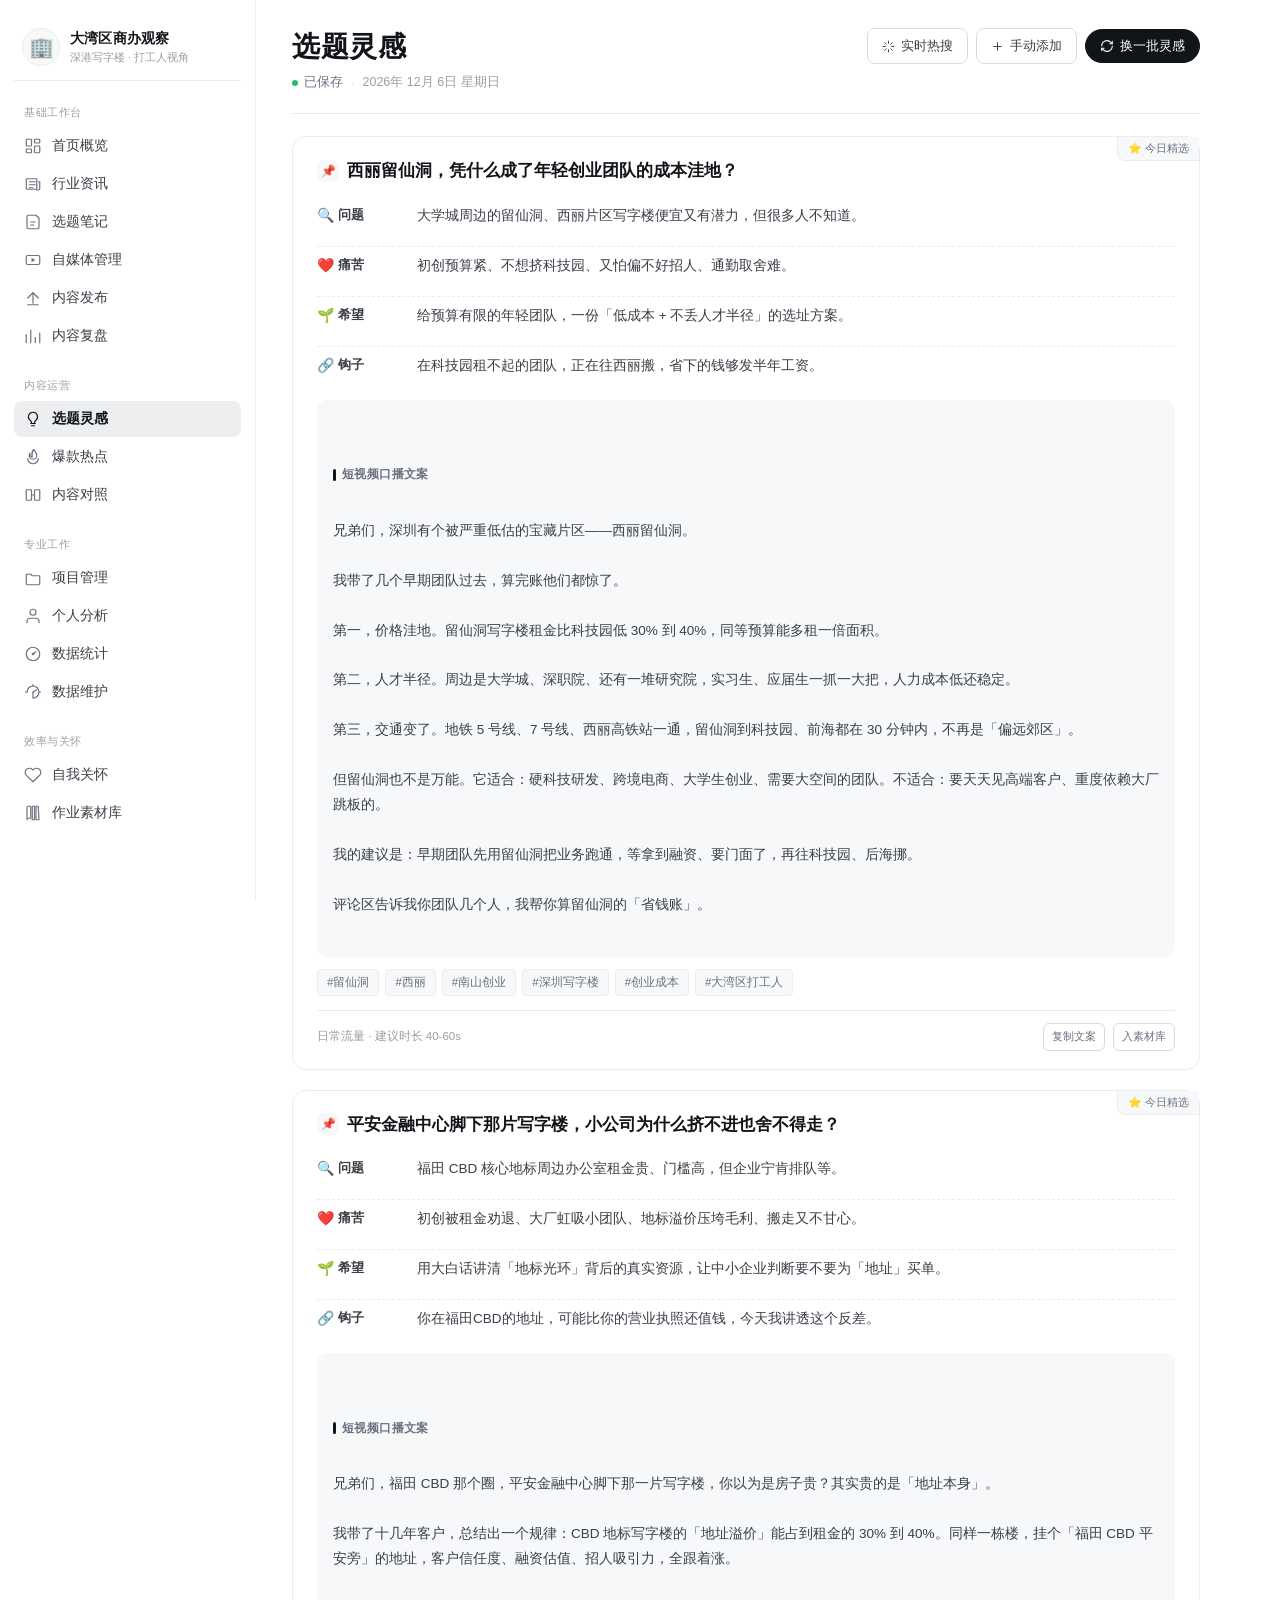
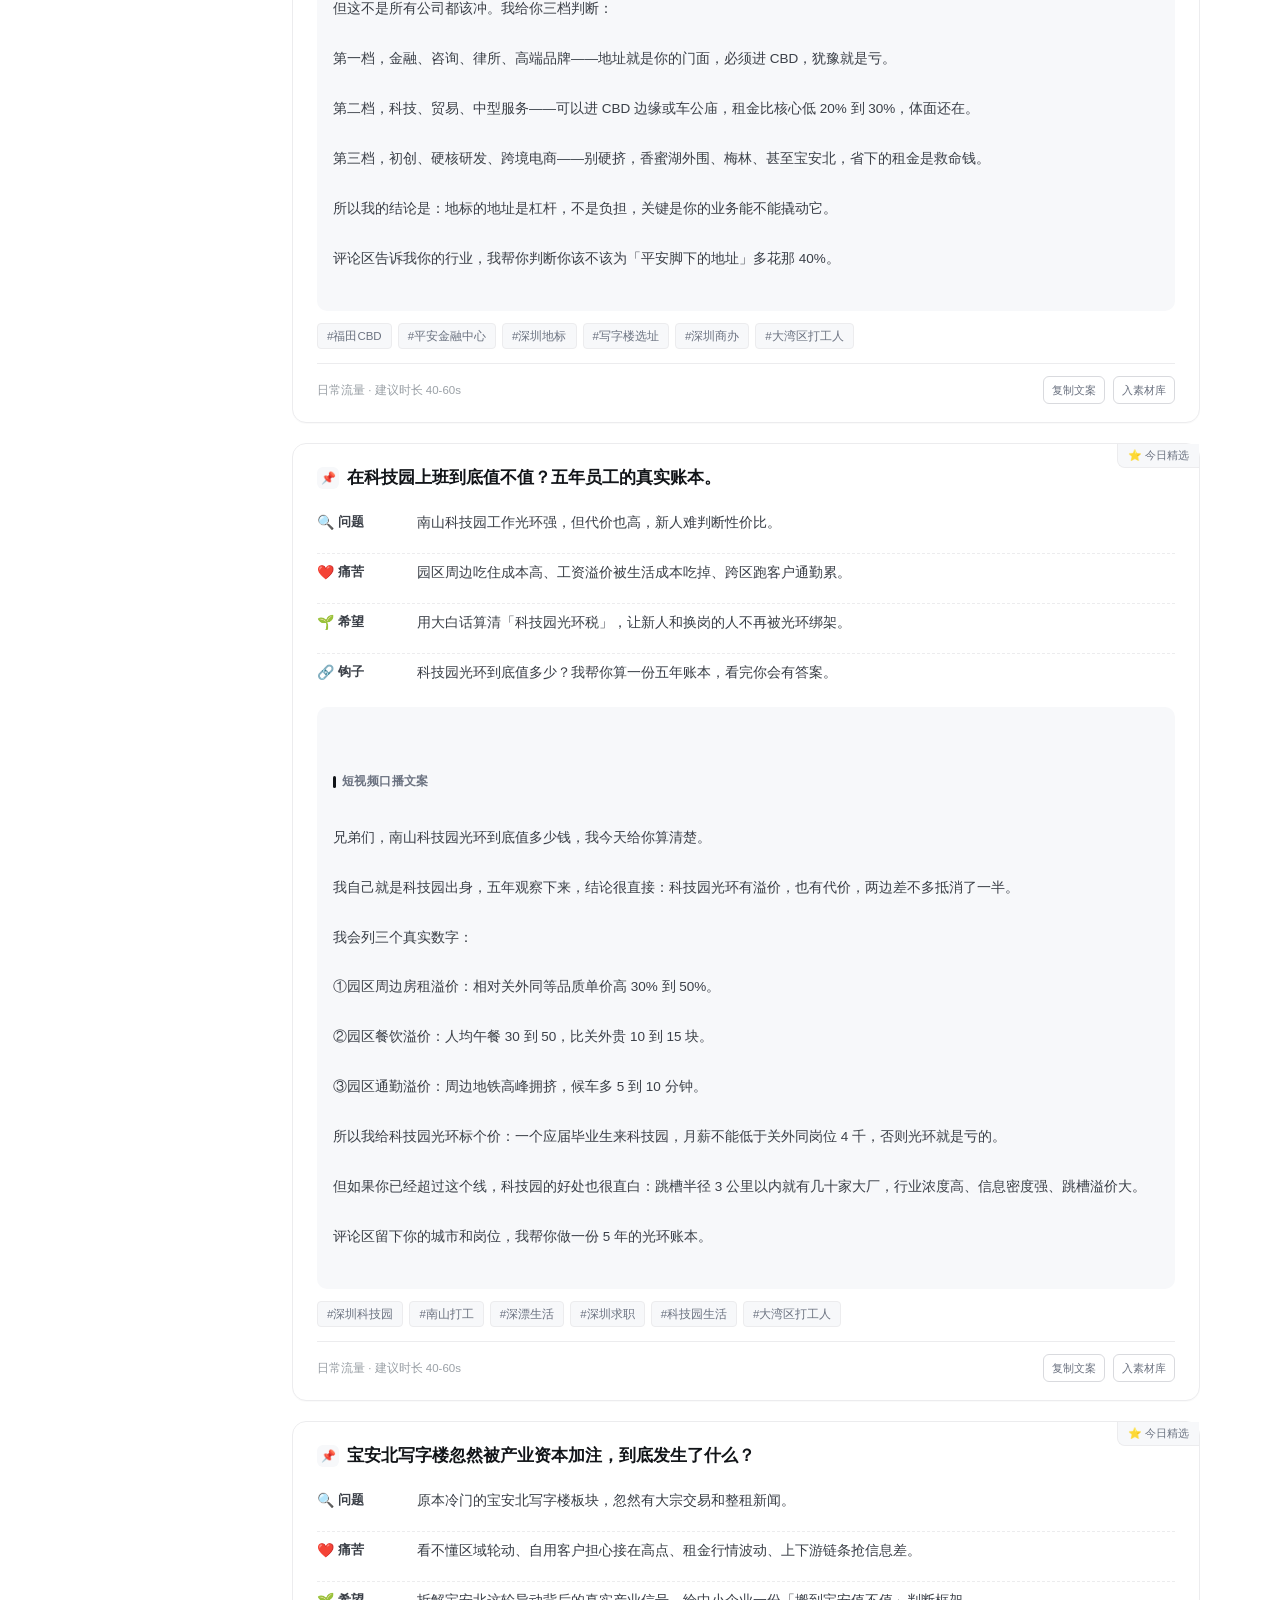
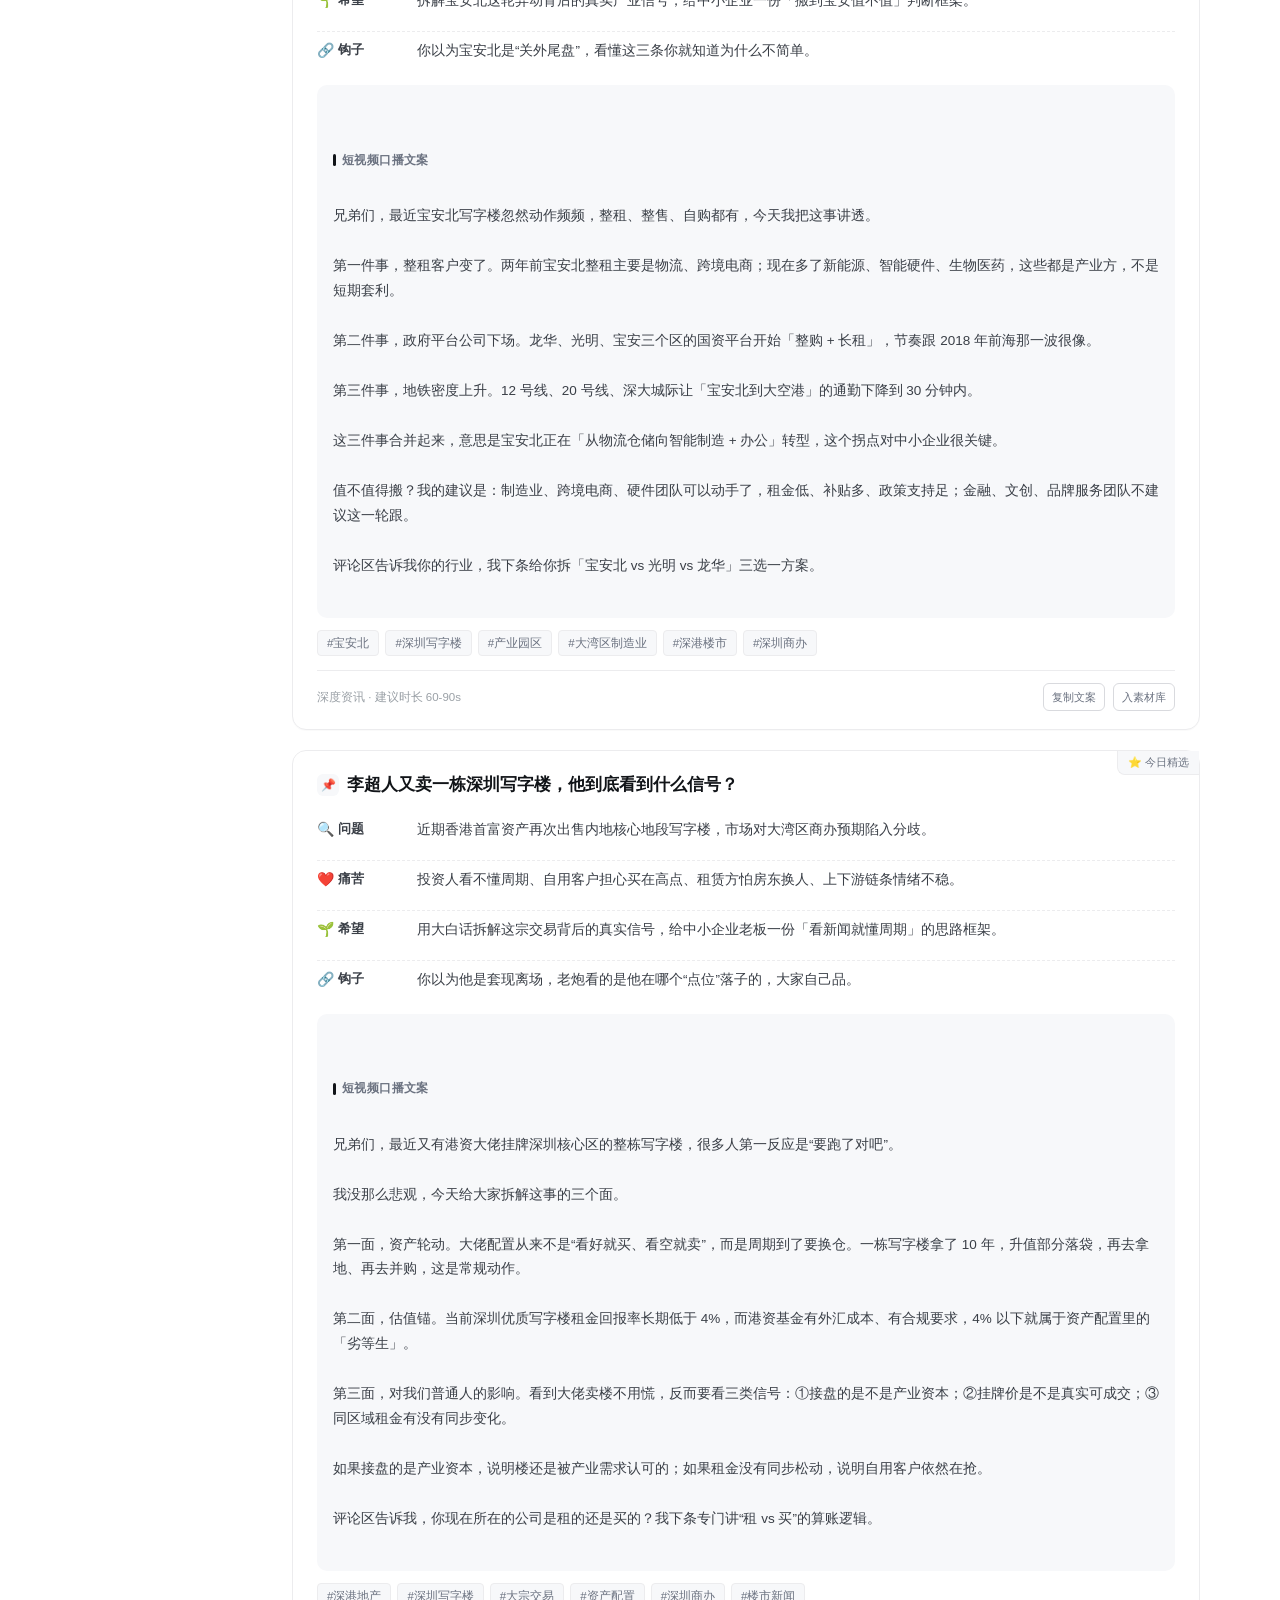
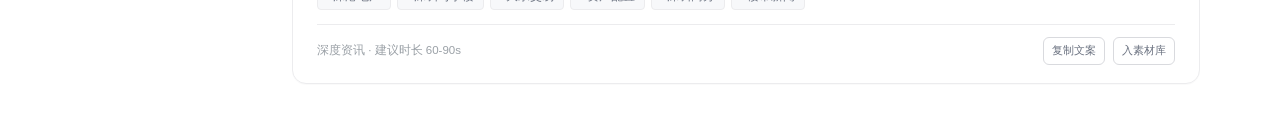
==== commit edb636ee: "feat: 爆款热点页顶部加腾讯文档选题库一键入口(每天9点自动累积热点)；SW 升 v8" ====
--- a/index.html
+++ b/index.html
@@ -634,6 +634,14 @@
             换一批热点
           </button>
         </header>
+        <a class="hot-lib-banner" href="https://docs.qq.com/sheet/DYWFCQ1N2eGxET3Bu" target="_blank" rel="noopener">
+          <span class="hlb-icon" aria-hidden="true">📊</span>
+          <span class="hlb-text">
+            <b>每日热点选题库</b>
+            <small>腾讯文档 · 每天 9 点自动累积抖音 / 视频号 / 小红书热点</small>
+          </span>
+          <span class="hlb-go">打开 ↗</span>
+        </a>
         <div class="page-body" id="hotBody"></div>
       </section>
 
--- a/styles.css
+++ b/styles.css
@@ -1256,3 +1256,23 @@
 .maint-foot-tip { font-size: 12.5px; color: #1a9e54; font-weight: 600; opacity: 0; transition: opacity .25s; }
 .maint-foot-tip.show { opacity: 1; }
 
+/* ============ 爆款热点 - 腾讯文档选题库入口 ============ */
+.hot-lib-banner {
+  display: flex; align-items: center; gap: 12px;
+  margin: 12px 16px 2px; padding: 12px 14px;
+  background: linear-gradient(135deg, #eaf3ff 0%, #f3ecff 100%);
+  border: 1px solid #d6e2fb; border-radius: 12px;
+  text-decoration: none; cursor: pointer;
+  transition: transform .12s ease, box-shadow .12s ease;
+}
+.hot-lib-banner:active { transform: scale(.985); }
+.hot-lib-banner:hover { box-shadow: 0 4px 14px rgba(80, 120, 220, .18); }
+.hlb-icon { font-size: 22px; line-height: 1; flex-shrink: 0; }
+.hlb-text { display: flex; flex-direction: column; gap: 2px; flex: 1; min-width: 0; }
+.hlb-text b { font-size: 14px; color: #25325c; font-weight: 700; }
+.hlb-text small { font-size: 11.5px; color: #6a7aa0; line-height: 1.4; }
+.hlb-go {
+  flex-shrink: 0; font-size: 12.5px; font-weight: 700; color: #fff;
+  background: #3b78f0; border-radius: 8px; padding: 6px 11px;
+}
+
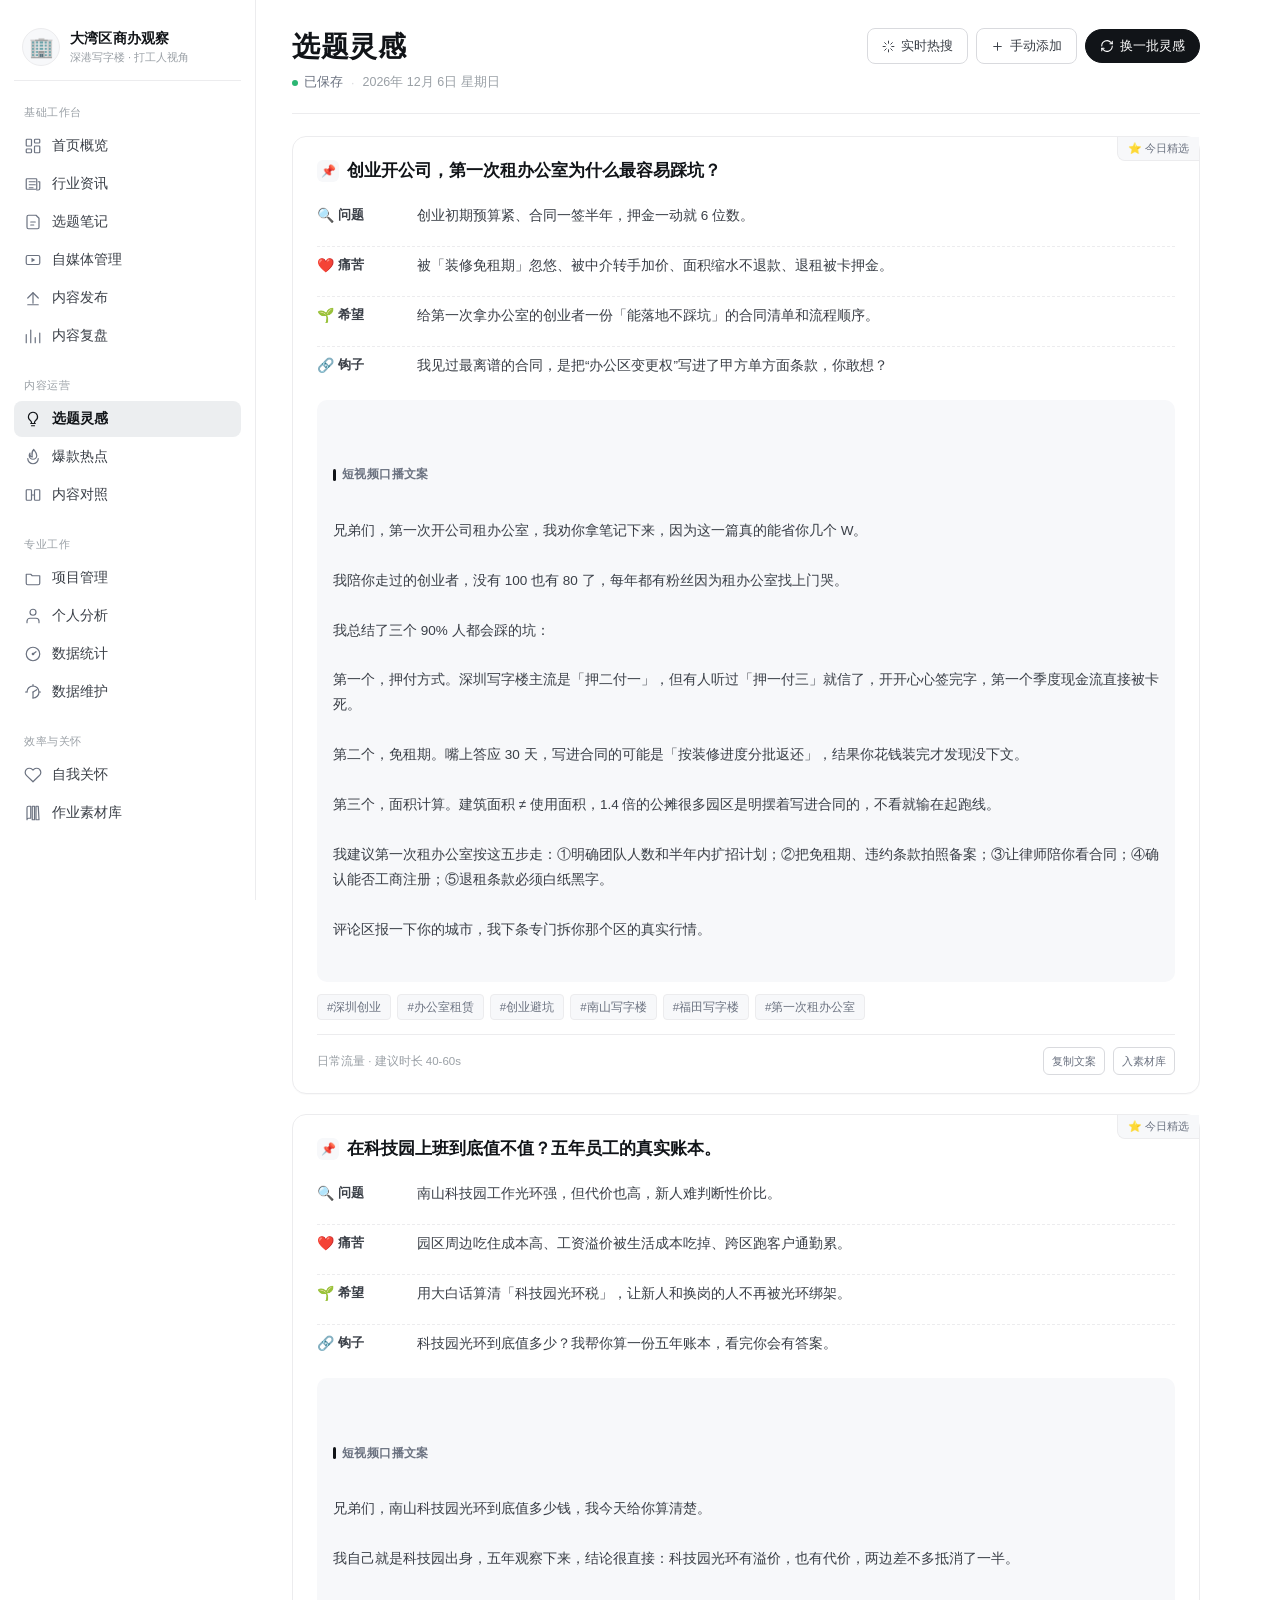
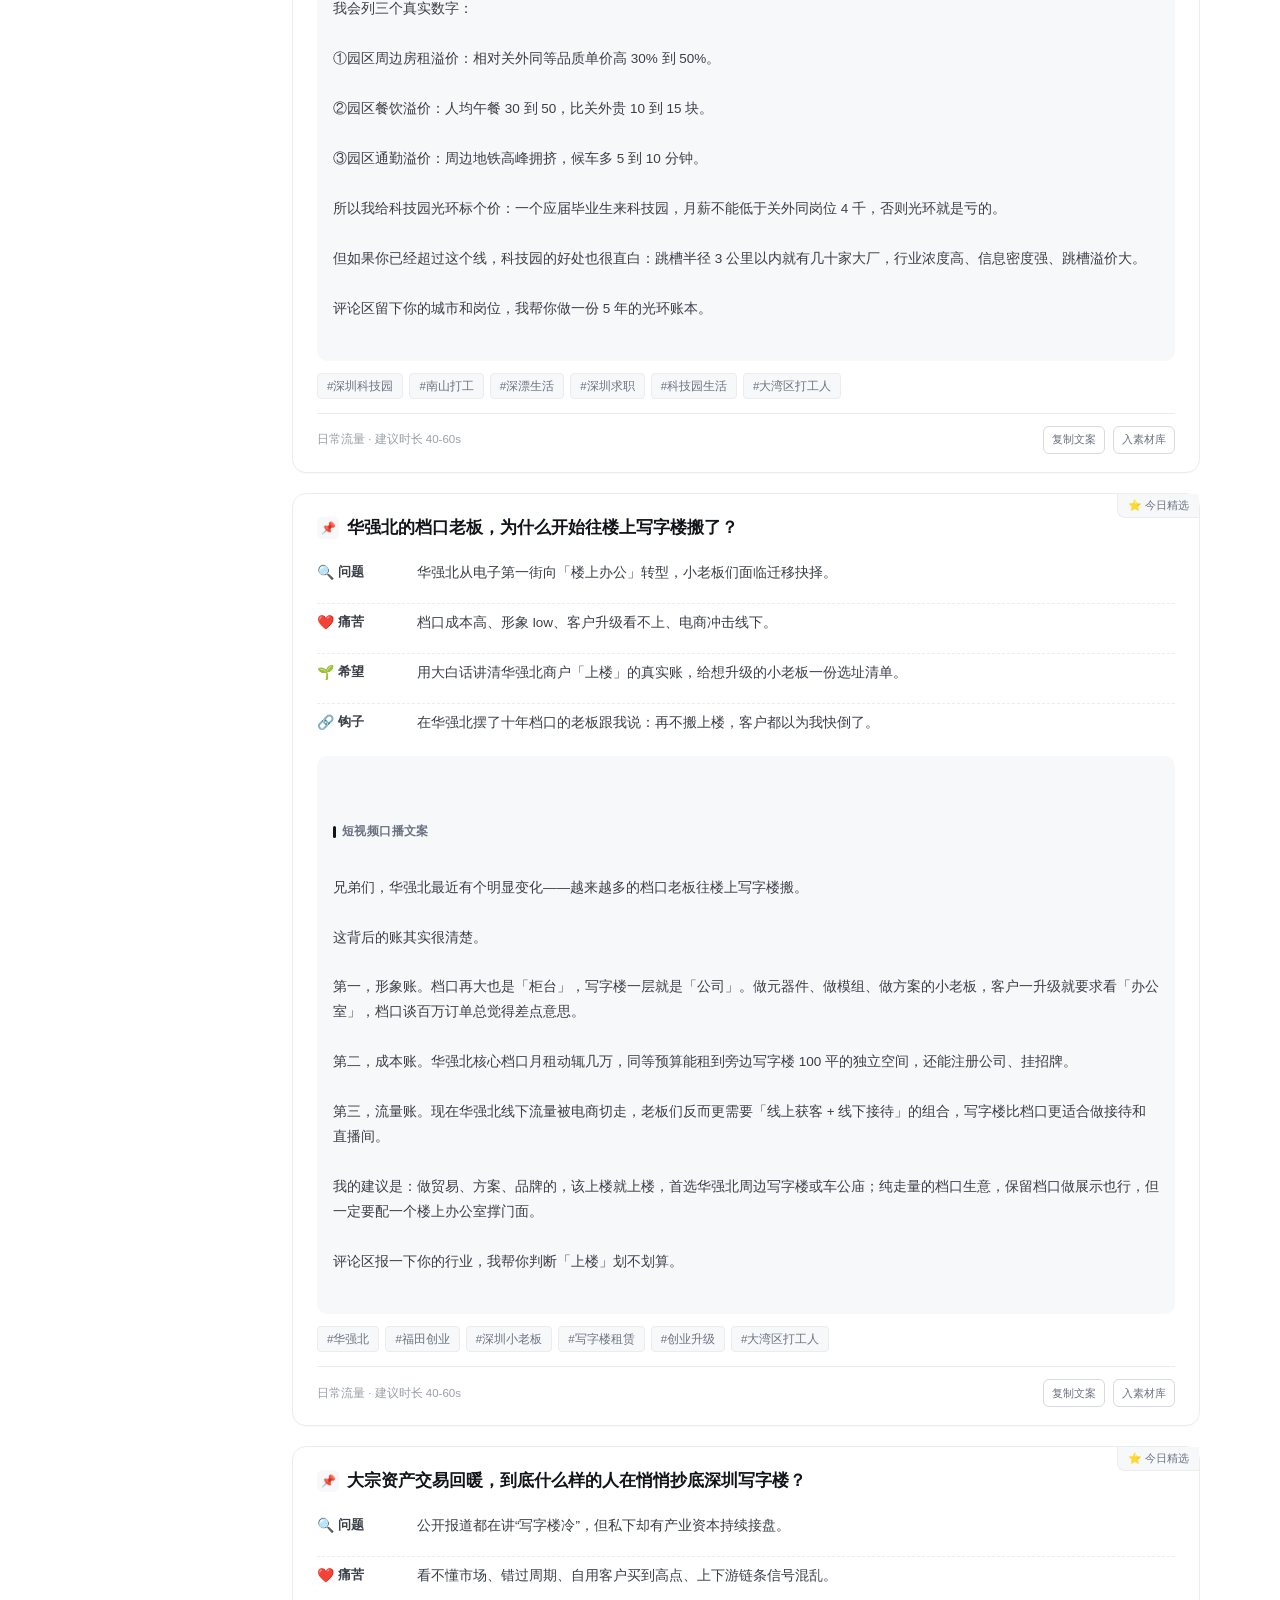
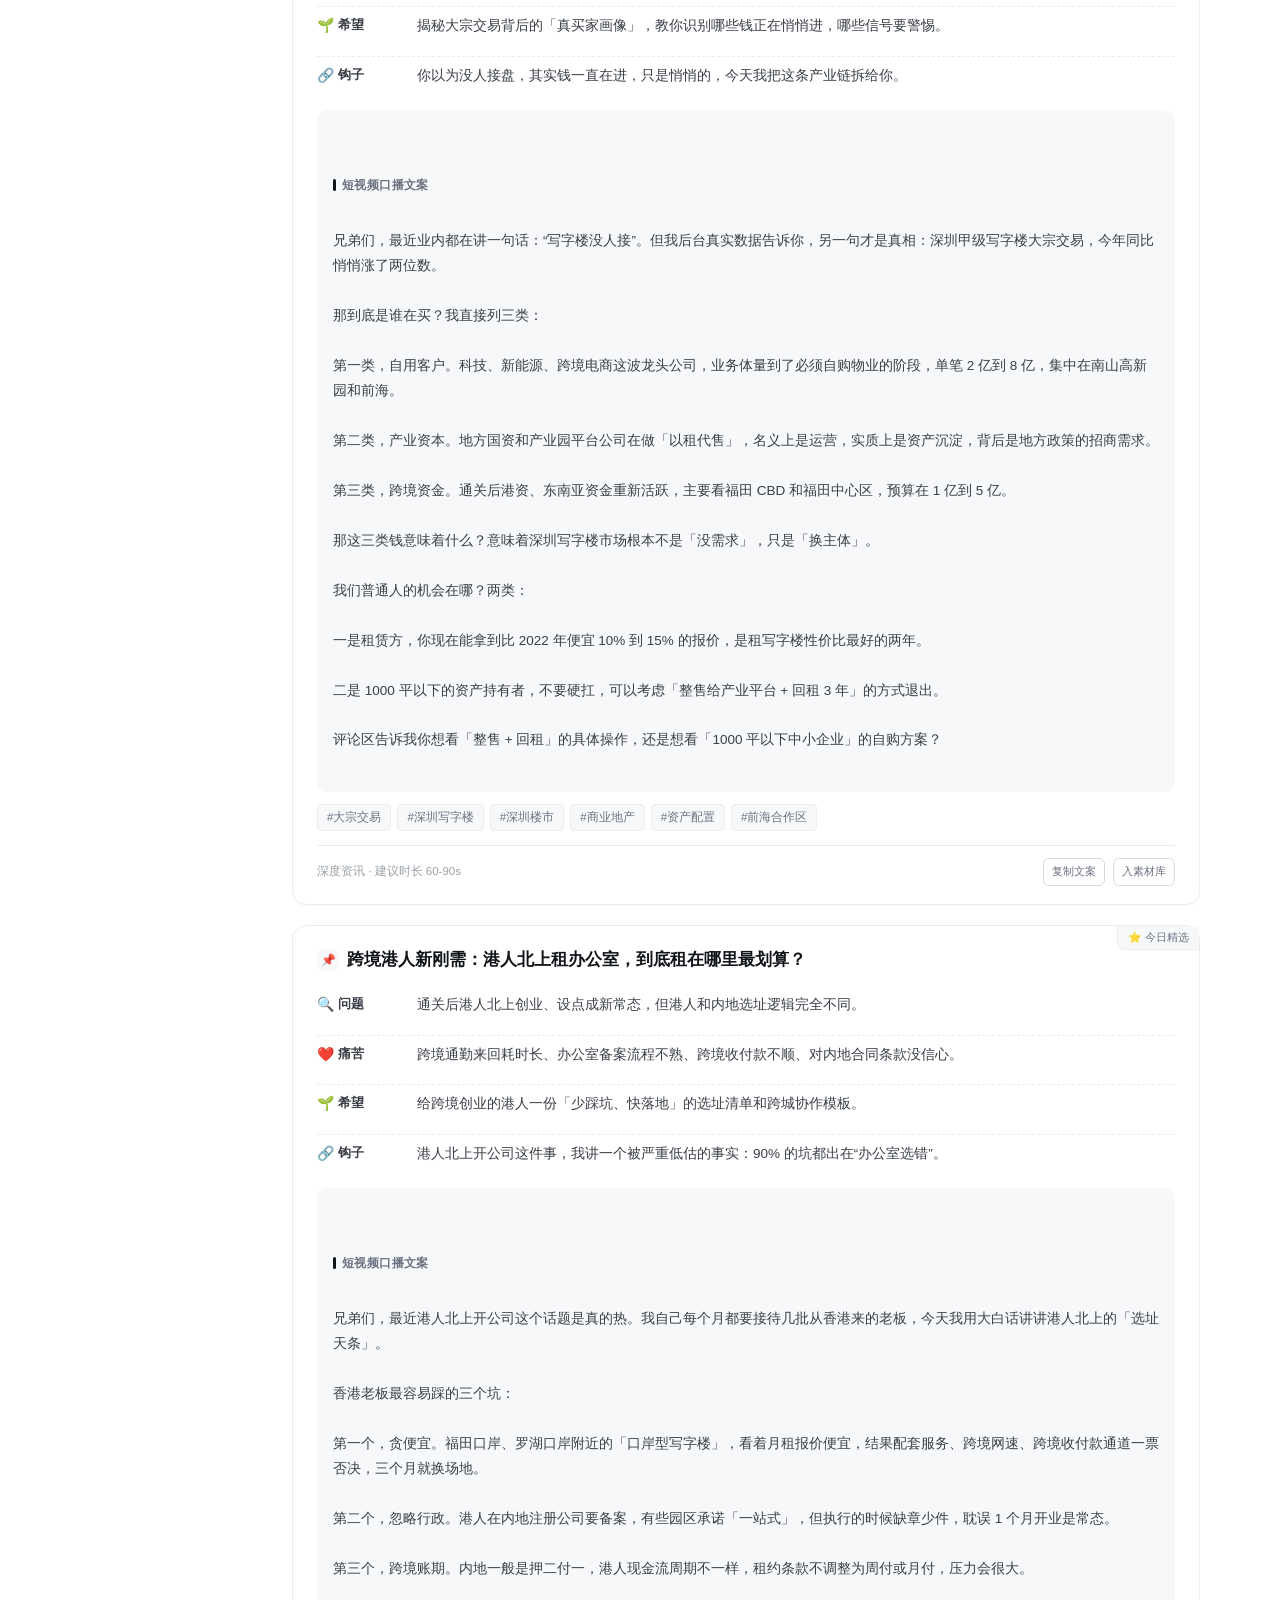
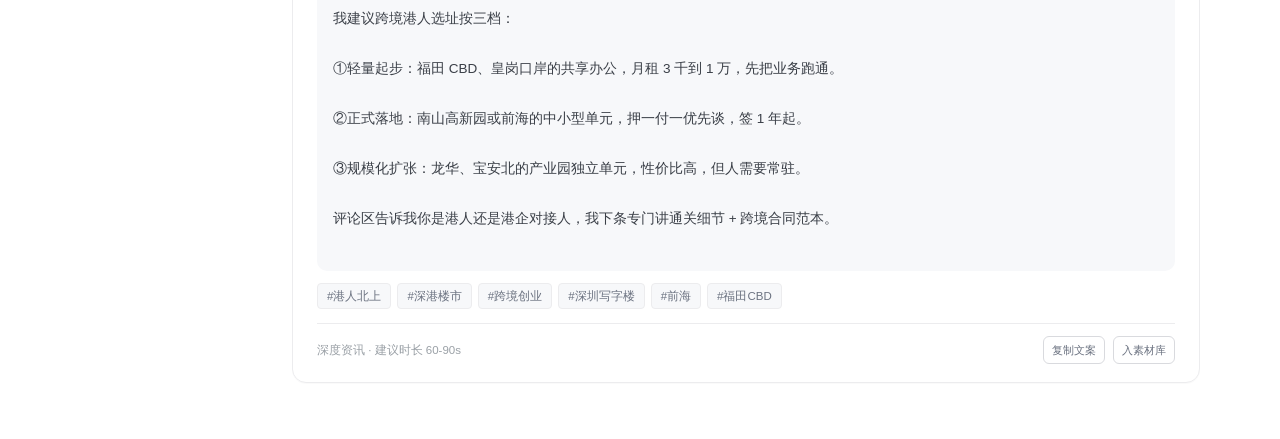
==== commit 05bf69e6: "fix: 移动端布局回滚(用户反馈太挤)+ 数据维护页加首页4指标 + 导出导入全量打包 + 腾讯文档入口改JS强开 + SW v10" ====
--- a/index.html
+++ b/index.html
@@ -634,7 +634,7 @@
             换一批热点
           </button>
         </header>
-        <a class="hot-lib-banner" href="https://docs.qq.com/sheet/DYWFCQ1N2eGxET3Bu" target="_blank" rel="noopener">
+        <a class="hot-lib-banner" id="hotLibBanner" href="https://docs.qq.com/sheet/DYWFCQ1N2eGxET3Bu" target="_blank" rel="noopener">
           <span class="hlb-icon" aria-hidden="true">📊</span>
           <span class="hlb-text">
             <b>每日热点选题库</b>
--- a/styles.css
+++ b/styles.css
@@ -1246,6 +1246,15 @@
   margin-top: 4px; font-size: 11px; font-weight: 600; color: var(--text-3);
   letter-spacing: .04em;
 }
+.maint-card-home {
+  margin: 12px 16px 16px;
+  background: linear-gradient(135deg, #fff7e6 0%, #fff2e0 100%);
+  border-color: #ffd591;
+}
+.maint-card-home .maint-card-name { color: #b85800; }
+.maint-card-hint {
+  margin-top: 8px; font-size: 11.5px; color: #8a6d3b; line-height: 1.45;
+}
 .maint-field { display: flex; flex-direction: column; gap: 4px; }
 .maint-field-label { font-size: 12px; color: var(--text-2); }
 .maint-field .field-input { padding: 8px 10px; font-size: 13px; }
@@ -1255,6 +1264,7 @@
 }
 .maint-foot-tip { font-size: 12.5px; color: #1a9e54; font-weight: 600; opacity: 0; transition: opacity .25s; }
 .maint-foot-tip.show { opacity: 1; }
+
 
 /* ============ 爆款热点 - 腾讯文档选题库入口 ============ */
 .hot-lib-banner {
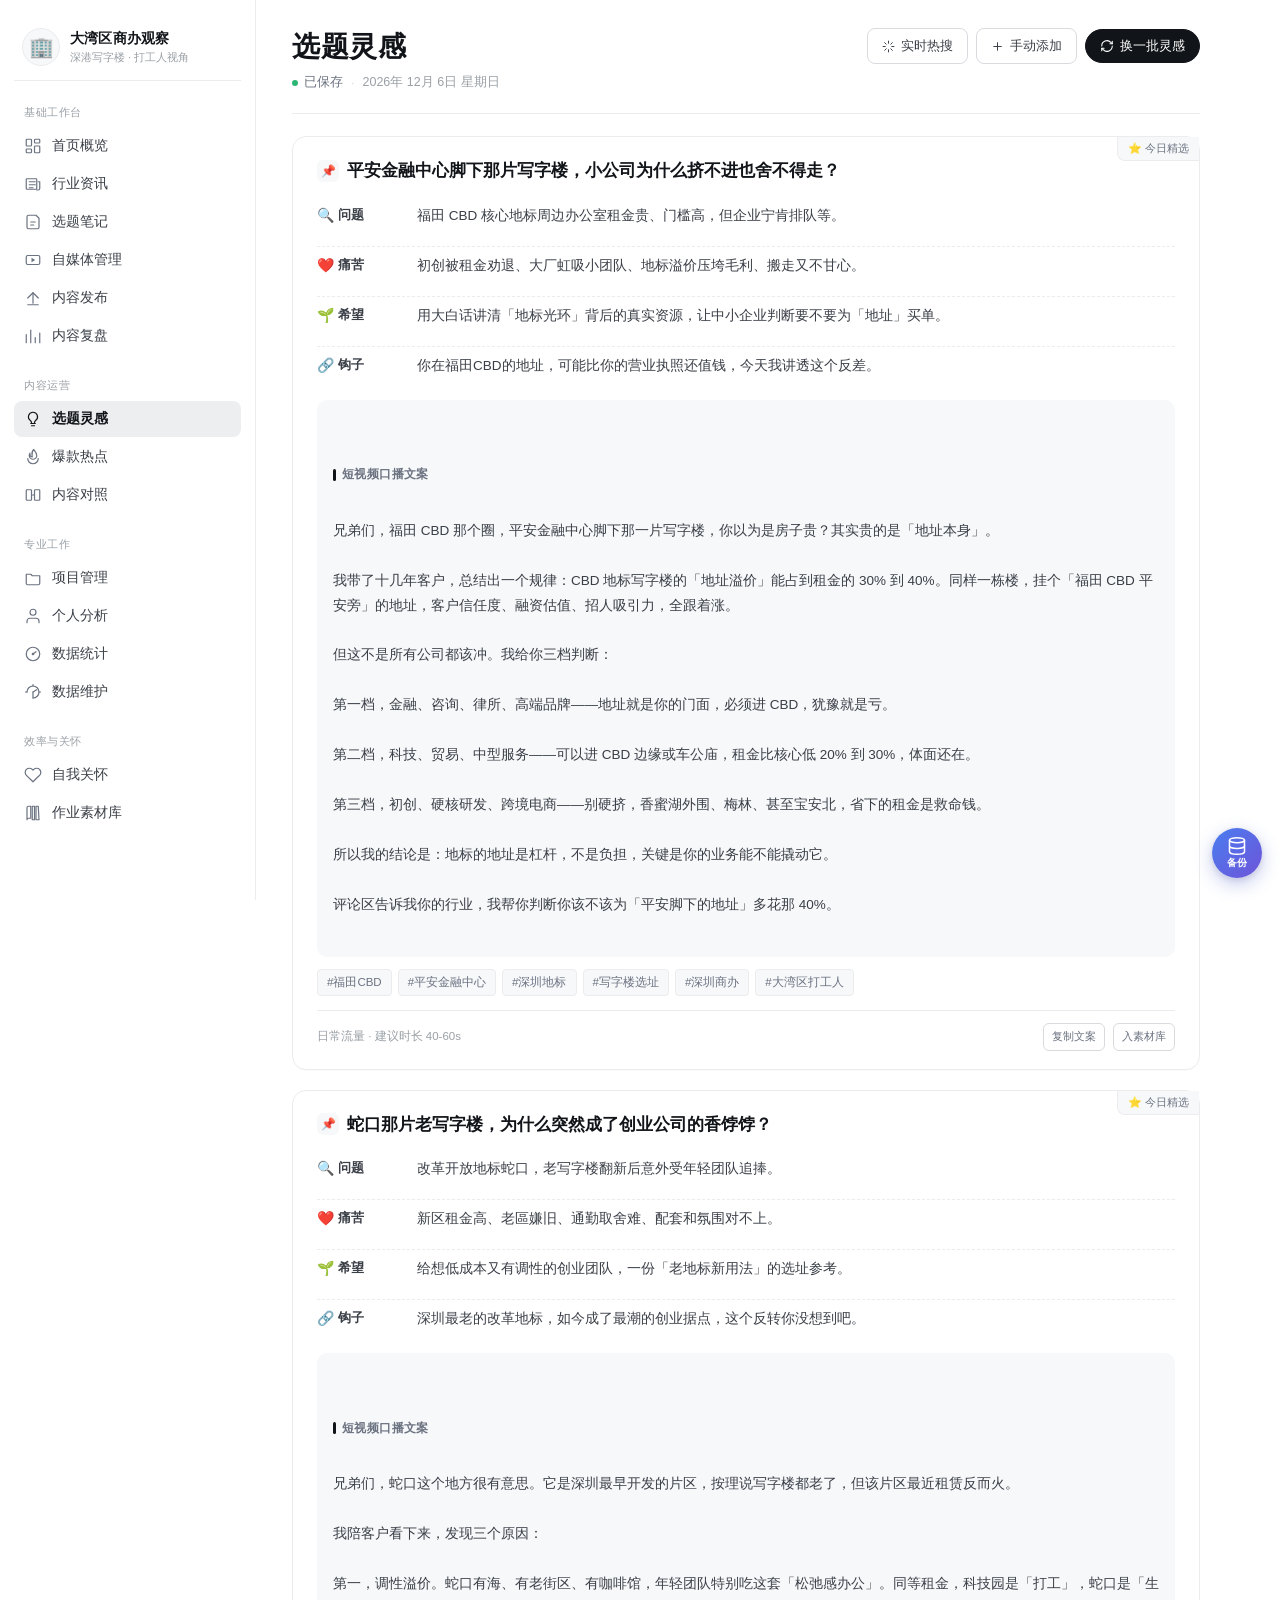
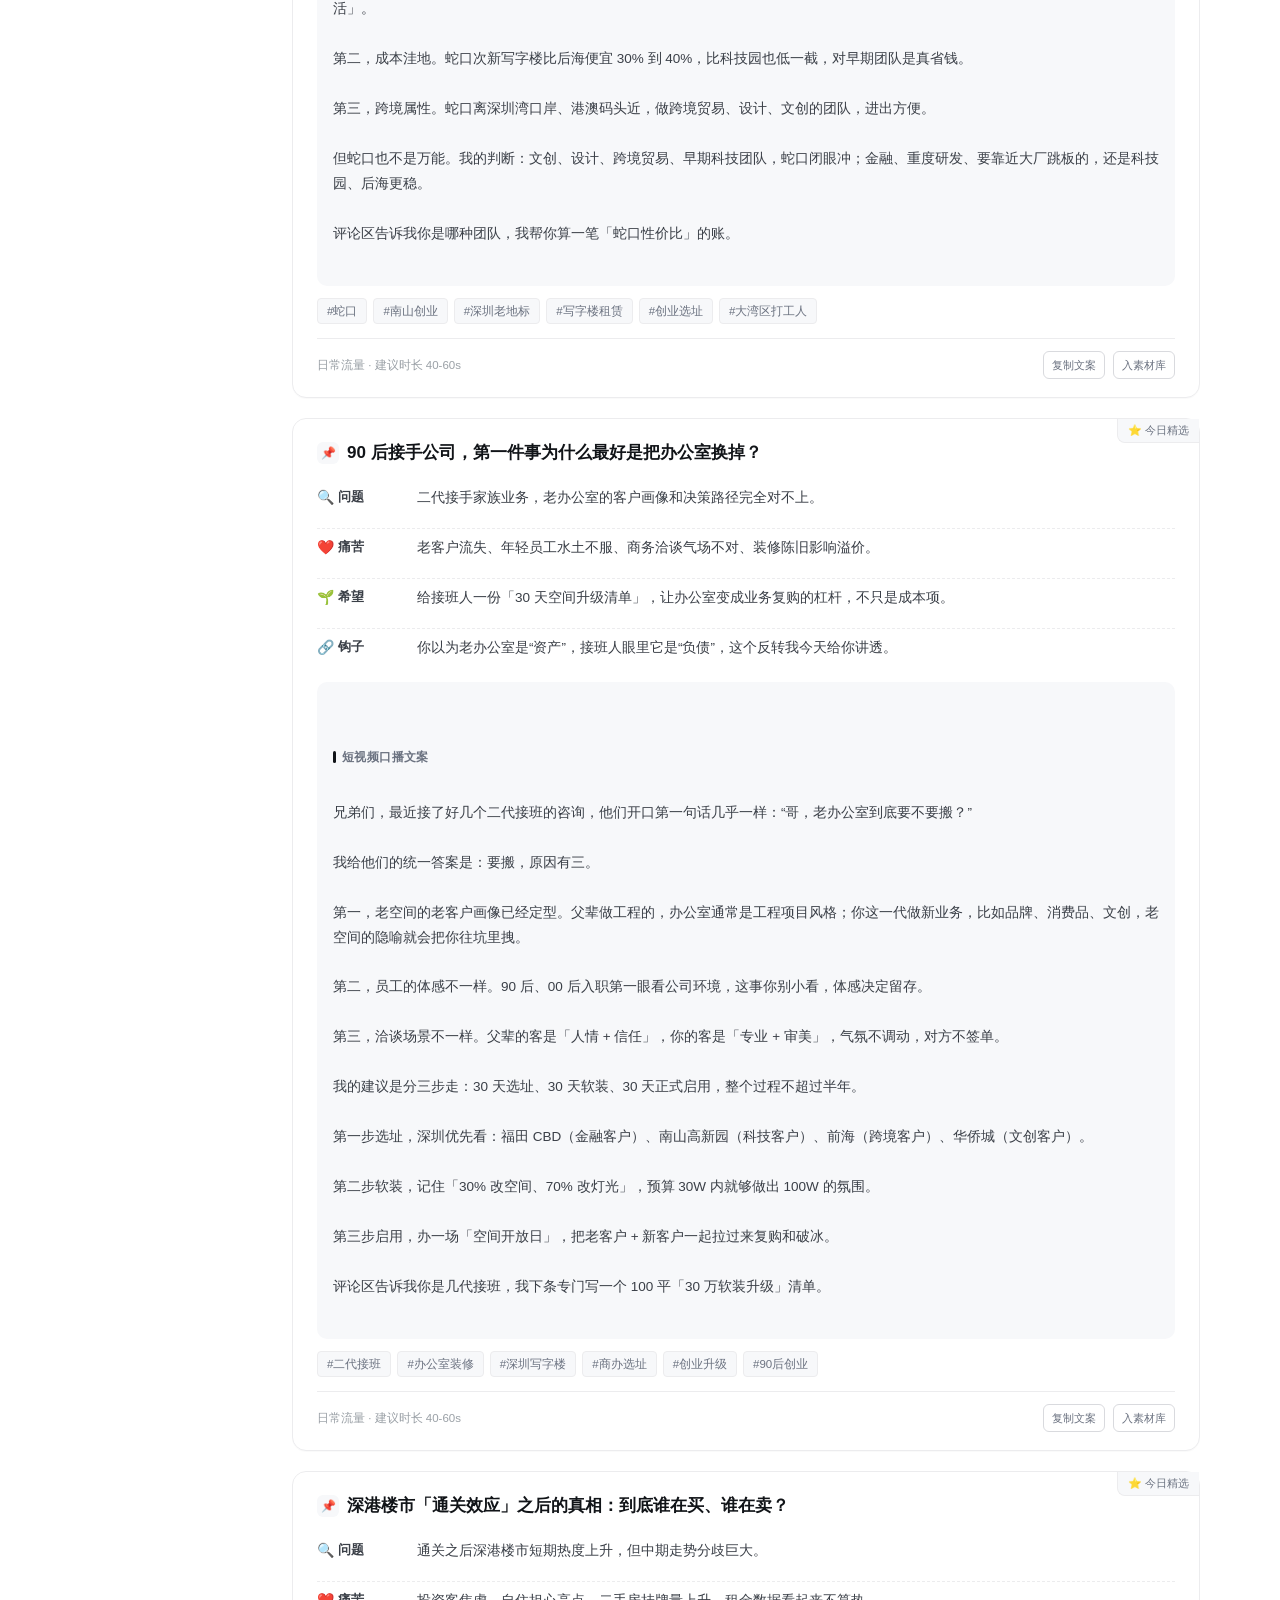
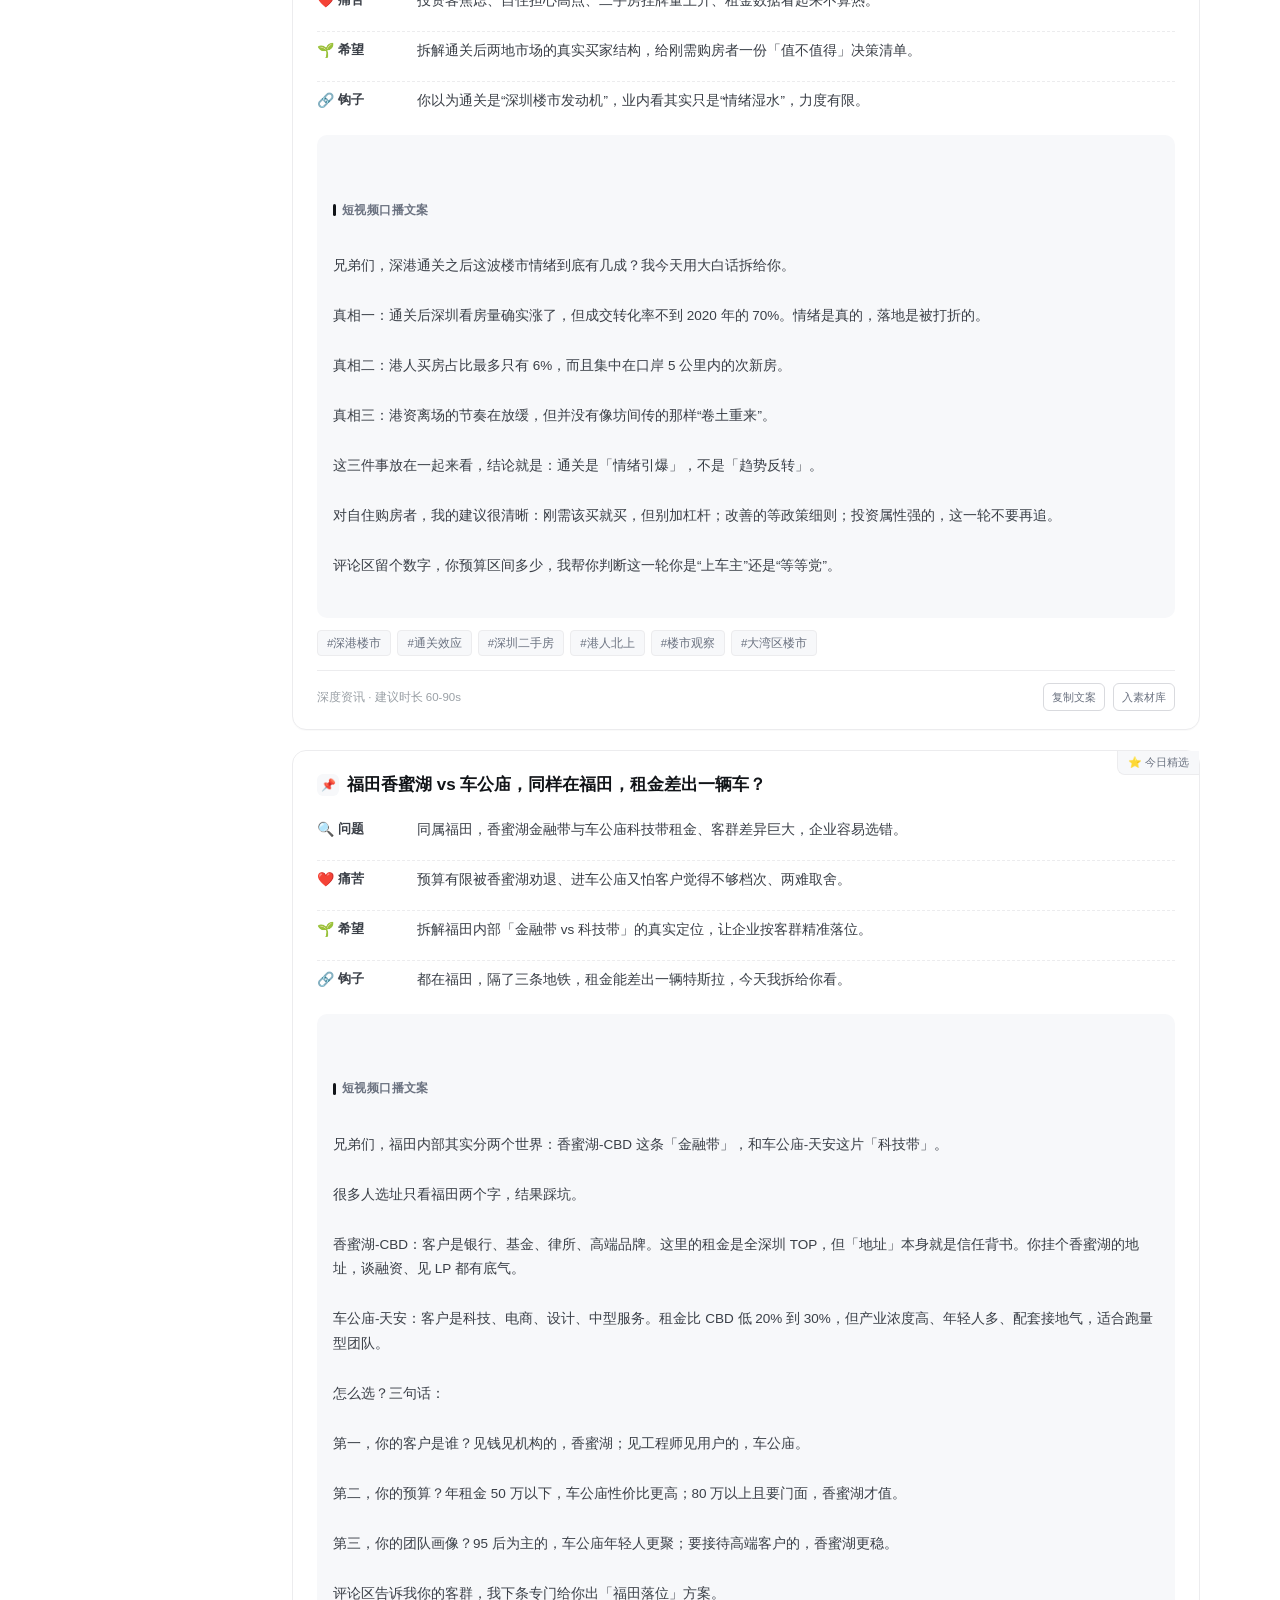
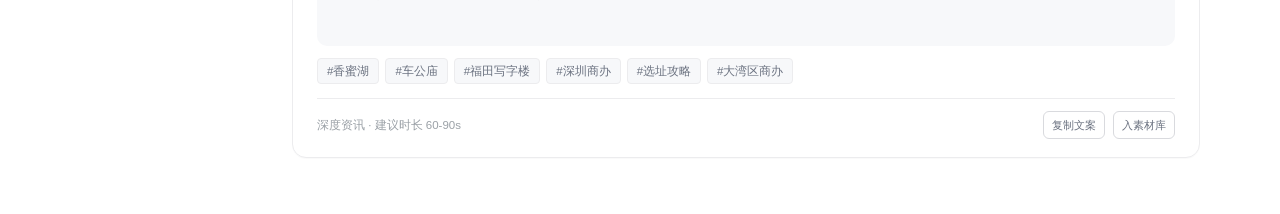
==== commit adc9742b: "feat: 腾讯文档改为复制链接方案(微信浏览器不再拦截) + 全站浮动备份FAB+弹层(任何页面一键导出/导入全量数据) + 数据维护按钮横向预留入口 + SW v11" ====
--- a/index.html
+++ b/index.html
@@ -634,14 +634,17 @@
             换一批热点
           </button>
         </header>
-        <a class="hot-lib-banner" id="hotLibBanner" href="https://docs.qq.com/sheet/DYWFCQ1N2eGxET3Bu" target="_blank" rel="noopener">
+        <div class="hot-lib-banner" id="hotLibBanner">
           <span class="hlb-icon" aria-hidden="true">📊</span>
           <span class="hlb-text">
             <b>每日热点选题库</b>
             <small>腾讯文档 · 每天 9 点自动累积抖音 / 视频号 / 小红书热点</small>
           </span>
-          <span class="hlb-go">打开 ↗</span>
-        </a>
+          <button class="btn-mini hlb-copy" id="hotLibCopy" type="button">复制链接</button>
+        </div>
+        <div class="hot-lib-hint" id="hotLibHint" hidden>
+          <span>📋 链接已复制到剪贴板 — <b>请在系统浏览器（如 Safari / Chrome）粘贴打开</b>，不要在微信内置浏览器里点</span>
+        </div>
         <div class="page-body" id="hotBody"></div>
       </section>
 
@@ -772,6 +775,44 @@
     </main>
   </div>
 
+  <!-- 全站浮动备份 FAB（任何页面都可见，从这里一键导出/导入所有手动修改的数据） -->
+  <button class="wb-fab-backup" id="fabBackup" type="button" aria-label="备份管理">
+    <svg viewBox="0 0 24 24" width="20" height="20" fill="none" stroke="currentColor" stroke-width="1.8" stroke-linecap="round" stroke-linejoin="round">
+      <ellipse cx="12" cy="5" rx="9" ry="3"/>
+      <path d="M3 5v14a9 3 0 0 0 18 0V5"/>
+      <path d="M3 12a9 3 0 0 0 18 0"/>
+    </svg>
+    <span class="wb-fab-tip">备份</span>
+  </button>
+
+  <!-- 全站备份弹层 -->
+  <div class="wb-bk-mask" id="bkMask" hidden></div>
+  <div class="wb-bk-sheet" id="bkSheet" hidden role="dialog" aria-label="数据备份">
+    <div class="wb-bk-head">
+      <div>
+        <b>💾 数据备份</b>
+        <small>所有手动修改的内容（账号数据、首页指标、作品清单、笔记、灵感、项目、发布计划…）都存在你浏览器本地</small>
+      </div>
+      <button class="wb-bk-close" id="bkClose" type="button" aria-label="关闭">✕</button>
+    </div>
+    <div class="wb-bk-stat" id="bkStat"></div>
+    <div class="wb-bk-actions">
+      <button class="btn-bk-primary" id="bkExportAll" type="button">导出全部（JSON）</button>
+      <button class="btn-bk" id="bkImportAll" type="button">从 JSON 导入</button>
+      <input type="file" id="bkFile" accept="application/json" style="display:none" />
+    </div>
+    <div class="wb-bk-tip">
+      • 「导出全部」把所有数据打包成一个 JSON 文件（带时间戳），建议发到自己的微信收藏或网盘<br/>
+      • 「从 JSON 导入」一键还原所有内容（导入前会先清空本机数据）<br/>
+      • 想要更精细化（按平台/按类别）编辑，请进入「数据维护」页
+    </div>
+    <div class="wb-bk-foot">
+      <button class="btn-bk" id="bkGotoMaintain" type="button">进入「数据维护」→</button>
+      <button class="btn-bk-danger" id="bkReset" type="button">清空本机数据</button>
+    </div>
+    <div class="wb-bk-msg" id="bkMsg"></div>
+  </div>
+
   <script src="app-data.js"></script>
   <script src="script.js"></script>
 </body>
--- a/styles.css
+++ b/styles.css
@@ -1286,3 +1286,87 @@
   background: #3b78f0; border-radius: 8px; padding: 6px 11px;
 }
 
+/* 文档库卡片：从可点击链接改为静态 + 复制按钮（避免微信内置浏览器把 docs.qq.com 转 wxmpurl.cn 失效） */
+.hot-lib-hint {
+  margin-top: 8px; padding: 10px 12px; border-radius: 10px;
+  background: #fff8e1; border: 1px solid #f4d571; color: #5a3d00;
+  font-size: 12.5px; line-height: 1.5;
+}
+.hot-lib-hint b { color: #c2710c; }
+
+/* ============ 全站浮动备份按钮（FAB）+ 弹层 ============ */
+.wb-fab-backup {
+  position: fixed; right: 18px; bottom: 22px;
+  width: 50px; height: 50px; border-radius: 50%;
+  background: linear-gradient(135deg, #4a7df0, #6e54d8);
+  color: #fff; border: 0; cursor: pointer;
+  display: flex; flex-direction: column; align-items: center; justify-content: center;
+  box-shadow: 0 6px 18px rgba(70, 90, 200, .32), 0 2px 6px rgba(0,0,0,.1);
+  z-index: 80; transition: transform .15s ease, box-shadow .15s ease;
+}
+.wb-fab-backup:active { transform: scale(.93); }
+.wb-fab-tip { font-size: 9.5px; font-weight: 700; margin-top: 1px; letter-spacing: .04em; }
+
+.wb-bk-mask {
+  position: fixed; inset: 0; background: rgba(20, 25, 40, .45);
+  z-index: 90; animation: fadeIn .18s ease both;
+}
+.wb-bk-sheet {
+  position: fixed; left: 0; right: 0; bottom: 0; z-index: 95;
+  background: #fff; border-radius: 18px 18px 0 0;
+  padding: 18px 18px 26px;
+  box-shadow: 0 -8px 30px rgba(20, 25, 50, .18);
+  animation: slideUp .25s cubic-bezier(.2,.7,.4,1) both;
+  max-height: 88vh; overflow-y: auto;
+}
+@keyframes slideUp { from { transform: translateY(100%); } to { transform: translateY(0); } }
+@keyframes fadeIn { from { opacity: 0; } to { opacity: 1; } }
+
+.wb-bk-head { display: flex; align-items: flex-start; justify-content: space-between; gap: 12px; margin-bottom: 12px; }
+.wb-bk-head b { display: block; font-size: 15px; color: #25325c; margin-bottom: 4px; }
+.wb-bk-head small { display: block; font-size: 12px; color: #7888a8; line-height: 1.5; }
+.wb-bk-close {
+  flex-shrink: 0; width: 30px; height: 30px; border-radius: 50%;
+  background: #f2f4fa; color: #7888a8; border: 0; cursor: pointer; font-size: 14px;
+}
+
+.wb-bk-stat {
+  background: #f6f8fd; border-radius: 10px; padding: 10px 12px;
+  font-size: 12px; color: #4a5878; line-height: 1.5; margin-bottom: 12px;
+}
+.wb-bk-actions { display: flex; gap: 10px; margin-bottom: 14px; flex-wrap: wrap; }
+.btn-bk-primary, .btn-bk, .btn-bk-danger {
+  flex: 1; min-width: 140px; padding: 11px 14px; border-radius: 10px;
+  font-size: 13px; font-weight: 700; border: 0; cursor: pointer;
+  display: flex; align-items: center; justify-content: center; gap: 6px;
+}
+.btn-bk-primary { background: linear-gradient(135deg, #4a7df0, #6e54d8); color: #fff; }
+.btn-bk { background: #eef2fa; color: #4a5878; }
+.btn-bk-danger { background: #fff0f0; color: #c0392b; border: 1px solid #f3d2d2; }
+.btn-bk-primary:active, .btn-bk:active, .btn-bk-danger:active { transform: scale(.97); }
+
+.wb-bk-tip {
+  font-size: 11.5px; color: #7888a8; line-height: 1.7;
+  background: #fafbfd; border-radius: 8px; padding: 10px 12px; margin-bottom: 12px;
+}
+.wb-bk-foot { display: flex; gap: 10px; flex-wrap: wrap; }
+.wb-bk-foot .btn-bk { flex: 1; min-width: 120px; padding: 10px 12px; }
+.wb-bk-msg {
+  font-size: 12px; margin-top: 12px; min-height: 16px; text-align: center;
+  color: #2a8a4c; font-weight: 600; opacity: 0; transition: opacity .2s;
+}
+.wb-bk-msg.show { opacity: 1; }
+.wb-bk-msg.err { color: #c0392b; }
+
+.wb-bk-chip {
+  display: inline-block; padding: 3px 8px; margin: 3px 4px 3px 0;
+  background: #fff; border: 1px solid #dfe5f1; border-radius: 14px;
+  font-size: 11px; color: #4a5878;
+}
+.hlb-copy {
+  flex-shrink: 0; cursor: pointer; background: linear-gradient(135deg,#4a7df0,#6e54d8);
+  color: #fff; border: 0; font-size: 12px; font-weight: 700;
+  padding: 8px 14px; border-radius: 9px;
+}
+
+
